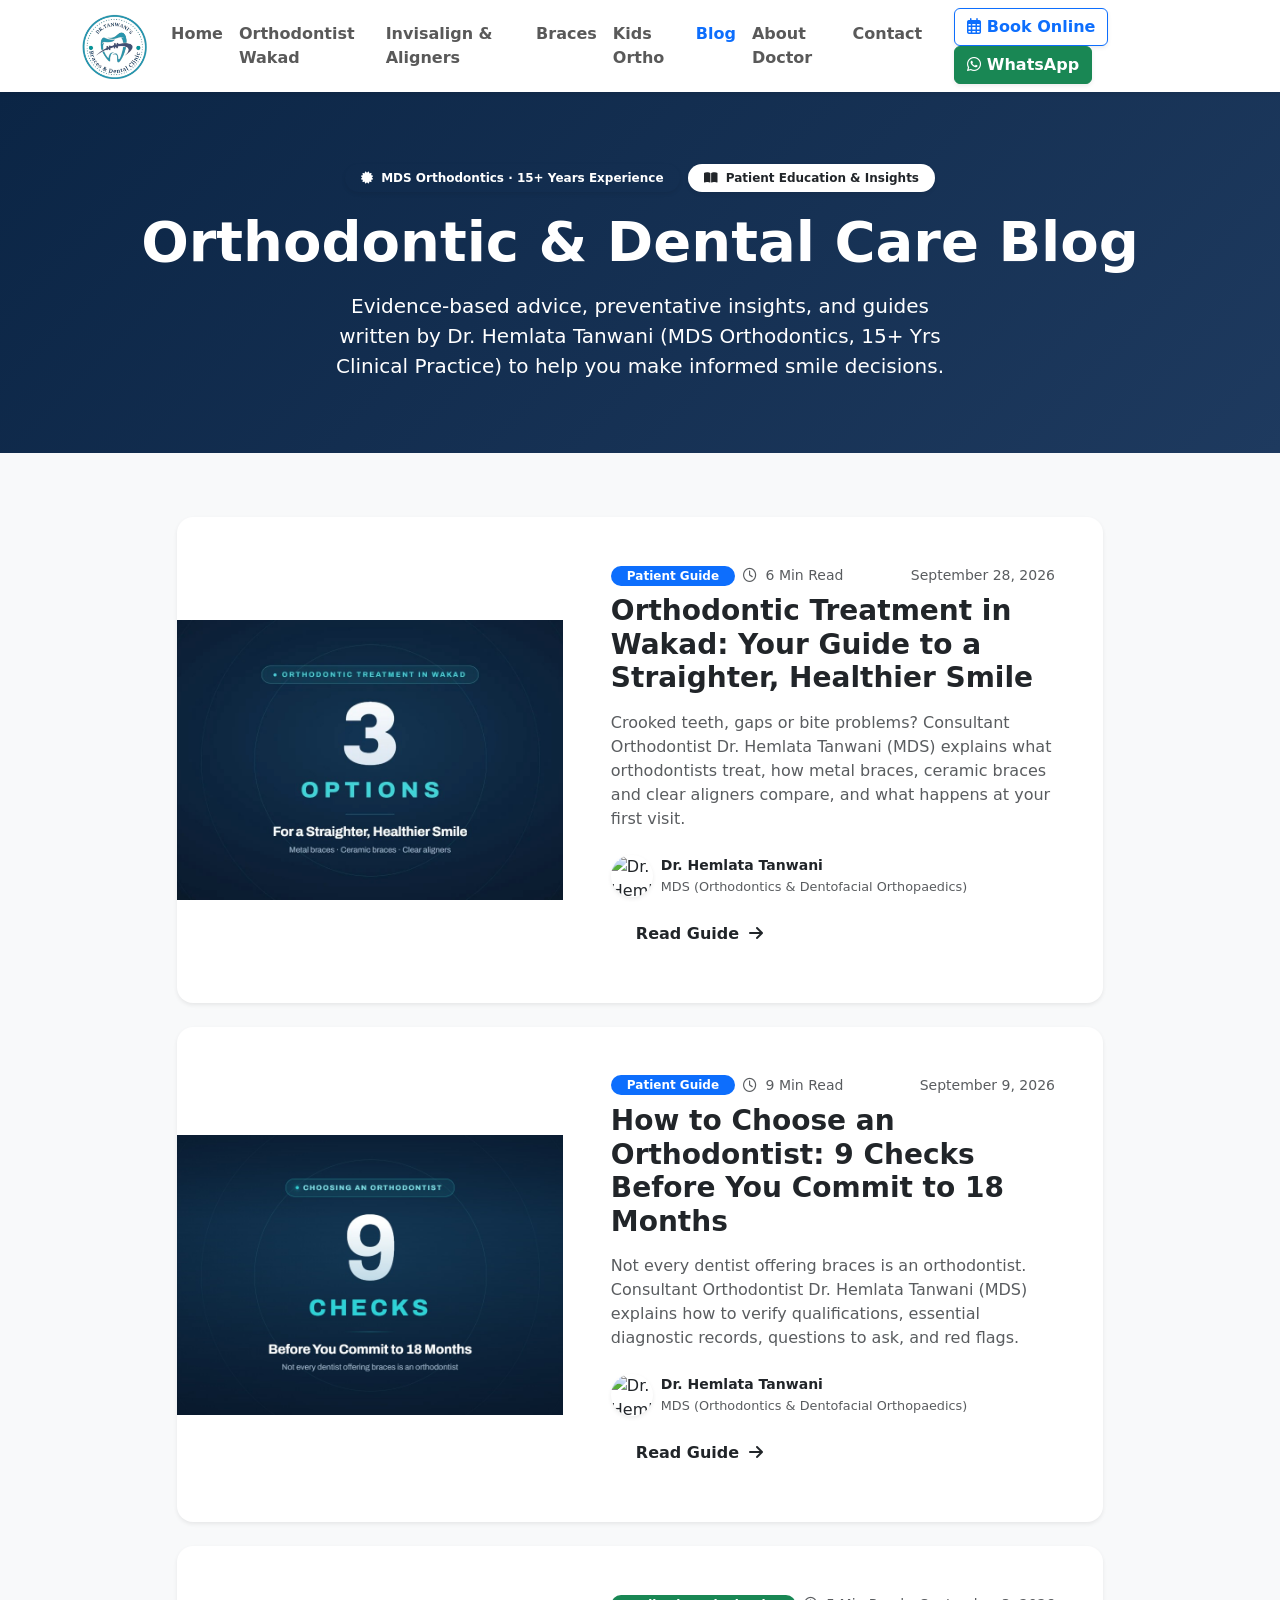
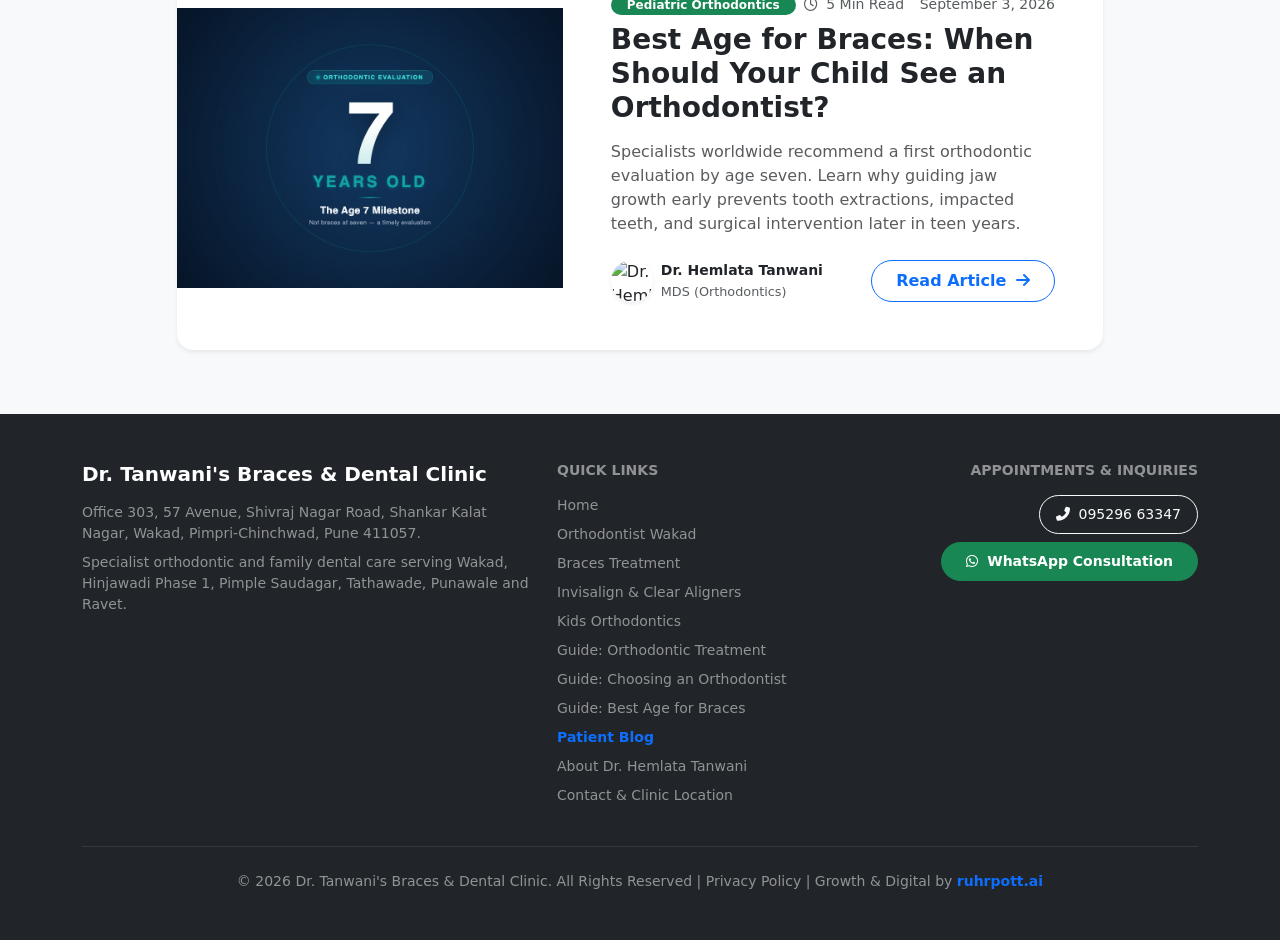
==== blog/index.html @ b3c21f5e "SEO and brand consistency pass across the site Brand consistency: - Unifies the footer across all 11" ====
<!DOCTYPE html>
<html lang="en">
<head>
    <meta charset="UTF-8">
    <meta name="viewport" content="width=device-width, initial-scale=1.0">
    <title>Orthodontic &amp; Dental Blog | Dr. Tanwani, Wakad</title>
    <meta name="description" content="Evidence-based orthodontic guides from Dr. Hemlata Tanwani (MDS), specialist orthodontist in Wakad, Pune.">
    <meta name="keywords" content="Orthodontist blog Pune, kids braces Wakad blog, dental clinic guides Wakad, Dr Hemlata Tanwani articles">
    <link rel="canonical" href="https://drtanwanidentalwakad.com/blog/" />

    <!-- Open Graph -->
    <meta property="og:type" content="website" />
    <meta property="og:title" content="Orthodontic & Dental Care Blog | Dr. Tanwani Clinic Wakad" />
    <meta property="og:description" content="Read expert orthodontic and dental health guides by Dr. Hemlata Tanwani (MDS Orthodontics)." />
    <meta property="og:url" content="https://drtanwanidentalwakad.com/blog/" />
    <meta property="og:image" content="https://drtanwanidentalwakad.com/images/best-age-for-braces-cover.jpg" />

    <!-- Twitter Card -->
    <meta name="twitter:card" content="summary_large_image" />
    <meta name="twitter:title" content="Orthodontic &amp; Dental Blog | Dr. Tanwani, Wakad" />
    <meta name="twitter:description" content="Evidence-based orthodontic guides from Dr. Hemlata Tanwani (MDS), specialist orthodontist in Wakad, Pune." />
    <meta name="twitter:image" content="https://drtanwanidentalwakad.com/images/choose-orthodontist-cover.jpg" />


    <!-- Google Fonts -->
    <link href="https://fonts.googleapis.com/css2?family=Outfit:wght@300;400;500;600;700;800&family=Inter:wght@400;500;600;700&display=swap" rel="stylesheet">
    <!-- Bootstrap CSS -->
    <link href="https://cdn.jsdelivr.net/npm/bootstrap@5.3.2/dist/css/bootstrap.min.css" rel="stylesheet">
    <!-- FontAwesome for Icons -->
    <link rel="stylesheet" href="https://cdnjs.cloudflare.com/ajax/libs/font-awesome/6.4.2/css/all.min.css">
    <link rel="icon" href="../favicon.ico" sizes="any">
    <link rel="icon" type="image/png" sizes="32x32" href="../images/favicon-32.png">
    <link rel="apple-touch-icon" href="../images/apple-touch-icon.png">
    <!-- Custom Styles -->
    <link rel="stylesheet" href="../css/style.css">

    <!-- Google tag (gtag.js) - Google Analytics 4 & Ads -->
    <script async src="https://www.googletagmanager.com/gtag/js?id=G-JWWRQ5QRRL"></script>
    <script>
      window.dataLayer = window.dataLayer || [];
      function gtag(){dataLayer.push(arguments);}
      gtag('js', new Date());

      gtag('config', 'G-JWWRQ5QRRL');
      gtag('config', 'AW-18188409181');
    </script>
    <!-- Schema.org JSON-LD Structured Data -->
    <script type="application/ld+json">
{
  "@context": "https://schema.org",
  "@graph": [
    {
      "@type": "Blog",
      "@id": "https://drtanwanidentalwakad.com/blog/#blog",
      "name": "Orthodontic & Dental Care Blog",
      "description": "Evidence-based orthodontic guides written by Dr. Hemlata Tanwani (MDS), specialist orthodontist in Wakad, Pune.",
      "url": "https://drtanwanidentalwakad.com/blog/",
      "publisher": {
        "@type": "Dentist",
        "name": "Dr. Tanwani's Braces & Dental Clinic",
        "url": "https://drtanwanidentalwakad.com/",
        "logo": {
          "@type": "ImageObject",
          "url": "https://drtanwanidentalwakad.com/images/logo.png"
        }
      },
      "author": {
        "@type": "Person",
        "name": "Dr. Hemlata Tanwani",
        "honorificSuffix": "MDS (Orthodontics & Dentofacial Orthopaedics)",
        "jobTitle": "Consultant Orthodontist & Dentofacial Orthopaedist",
        "url": "https://drtanwanidentalwakad.com/about-dr-hemlata-tanwani.html"
      }
    },
    {
      "@type": "ItemList",
      "itemListElement": [
        {
          "@type": "ListItem",
          "position": 1,
          "url": "https://drtanwanidentalwakad.com/blog/orthodontic-treatment-wakad.html"
        },
        {
          "@type": "ListItem",
          "position": 2,
          "url": "https://drtanwanidentalwakad.com/blog/how-to-choose-orthodontist-wakad.html"
        },
        {
          "@type": "ListItem",
          "position": 3,
          "url": "https://drtanwanidentalwakad.com/blog/best-age-for-braces-kids-wakad.html"
        }
      ]
    },
    {
      "@type": "BreadcrumbList",
      "itemListElement": [
        {
          "@type": "ListItem",
          "position": 1,
          "name": "Home",
          "item": "https://drtanwanidentalwakad.com/"
        },
        {
          "@type": "ListItem",
          "position": 2,
          "name": "Blog",
          "item": "https://drtanwanidentalwakad.com/blog/"
        }
      ]
    }
  ]
}
    </script>
</head>
<body>

    <!-- Navbar -->
    <nav class="navbar navbar-expand-lg sticky-top bg-white shadow-sm py-2" id="mainNavbar">
        <div class="container align-items-center">
            <a class="navbar-brand d-flex align-items-center" href="../index.html">
                <img src="../images/logo.png" alt="Dr. Tanwani's Dental Clinic Logo" class="nav-logo" style="height: 65px; width: auto; object-fit: contain;">
            </a>
            <button class="navbar-toggler border-0" type="button" data-bs-toggle="collapse" data-bs-target="#navContent" aria-label="Toggle navigation">
                <span class="navbar-toggler-icon"></span>
            </button>
            <div class="collapse navbar-collapse" id="navContent">
                <ul class="navbar-nav ms-auto me-lg-4 mb-3 mb-lg-0">
                    <li class="nav-item"><a class="nav-link fw-semibold" href="../index.html">Home</a></li>
                    <li class="nav-item"><a class="nav-link fw-semibold" href="../orthodontist-wakad.html">Orthodontist Wakad</a></li>
                    <li class="nav-item"><a class="nav-link fw-semibold" href="../invisalign-wakad.html">Invisalign & Aligners</a></li>
                    <li class="nav-item"><a class="nav-link fw-semibold" href="../braces-wakad.html">Braces</a></li>
                    <li class="nav-item"><a class="nav-link fw-semibold" href="../kids-braces-wakad.html">Kids Ortho</a></li>
                    <li class="nav-item"><a class="nav-link active fw-bold text-primary" href="index.html">Blog</a></li>
                    <li class="nav-item"><a class="nav-link fw-semibold" href="../about-dr-hemlata-tanwani.html">About Doctor</a></li>
                    <li class="nav-item"><a class="nav-link fw-semibold" href="../contact.html">Contact</a></li>
                </ul>
                <div class="navbar-cta-group">
                    <a href="https://calendar.app.google/6RNPPZvzEvNgRtZr6" target="_blank" class="btn btn-outline-primary fw-semibold shadow-sm">
                        <i class="far fa-calendar-alt"></i> Book Online
                    </a>
                    <a href="https://wa.me/919529663347?text=Hi%20Dr.%20Tanwani,%20I'd%20like%20to%20book%20a%20consultation." target="_blank" class="btn btn-success fw-semibold shadow-sm">
                        <i class="fab fa-whatsapp fs-6"></i> WhatsApp
                    </a>
                </div>
            </div>
        </div>
    </nav>

    <!-- Header / Hero -->
    <header class="py-5 text-white" style="background: linear-gradient(135deg, #0b2545 0%, #1e3a5f 100%);">
        <div class="container py-4 text-center">
            <div class="d-flex justify-content-center gap-2 mb-3 flex-wrap">
                <span class="badge bg-primary-accent text-white px-3 py-2 rounded-pill fw-bold shadow-sm">
                    <i class="fas fa-certificate me-1"></i> MDS Orthodontics · 15+ Years Experience
                </span>
                <span class="badge bg-white text-dark px-3 py-2 rounded-pill fw-bold shadow-sm">
                    <i class="fas fa-book-open me-1"></i> Patient Education & Insights
                </span>
            </div>
            <h1 class="display-4 fw-bold mb-3">Orthodontic & Dental Care Blog</h1>
            <p class="lead opacity-90 max-w-700 mx-auto mb-0" style="max-width: 650px;">
                Evidence-based advice, preventative insights, and guides written by <strong>Dr. Hemlata Tanwani (MDS Orthodontics, 15+ Yrs Clinical Practice)</strong> to help you make informed smile decisions.
            </p>
        </div>
    </header>

    <!-- Articles Grid -->
    <main class="py-5 bg-light">
        <div class="container py-3">
            <div class="row g-4 justify-content-center">
                
                <!-- Article 1: Orthodontic Treatment Guide (New) -->
                <div class="col-lg-10">
                    <div class="card border-0 rounded-4 shadow-sm overflow-hidden bg-white hover-lift">
                        <div class="row g-0 align-items-center">
                            <div class="col-md-5">
                                <a href="orthodontic-treatment-wakad.html">
                                    <img src="../images/orthodontic-treatment-cover.jpg" alt="Orthodontic Treatment in Wakad - Dr. Tanwani Clinic" class="img-fluid w-100 h-100 object-fit-cover" style="min-height: 280px; max-height: 360px;" fetchpriority="high">
                                </a>
                            </div>
                            <div class="col-md-7 p-4 p-lg-5">
                                <div class="d-flex flex-wrap align-items-center gap-2 mb-2">
                                    <span class="badge bg-primary px-3 py-1 rounded-pill small fw-bold">Patient Guide</span>
                                    <span class="text-muted small"><i class="far fa-clock me-1"></i> 6 Min Read</span>
                                    <span class="text-muted small ms-auto">September 28, 2026</span>
                                </div>
                                <h3 class="fw-bold text-dark mb-3">
                                    <a href="orthodontic-treatment-wakad.html" class="text-decoration-none text-dark hover-accent">
                                        Orthodontic Treatment in Wakad: Your Guide to a Straighter, Healthier Smile
                                    </a>
                                </h3>
                                <p class="text-muted mb-4">
                                    Crooked teeth, gaps or bite problems? Consultant Orthodontist Dr. Hemlata Tanwani (MDS) explains what orthodontists treat, how metal braces, ceramic braces and clear aligners compare, and what happens at your first visit.
                                </p>
                                <div class="d-flex align-items-center justify-content-between flex-wrap gap-3">
                                    <div class="d-flex align-items-center gap-2">
                                        <img loading="lazy" decoding="async" src="../images/aboutdrimage.JPG" alt="Dr. Hemlata Tanwani" class="rounded-circle shadow-sm" style="width: 42px; height: 42px; object-fit: cover;">
                                        <div class="small">
                                            <span class="fw-bold text-dark d-block">Dr. Hemlata Tanwani</span>
                                            <span class="text-muted" style="font-size: 0.8rem;">MDS (Orthodontics &amp; Dentofacial Orthopaedics)</span>
                                        </div>
                                    </div>
                                    <a href="orthodontic-treatment-wakad.html" class="btn btn-primary-gradient rounded-pill px-4 py-2 fw-semibold">
                                        Read Guide <i class="fas fa-arrow-right ms-1"></i>
                                    </a>
                                </div>
                            </div>
                        </div>
                    </div>
                </div>

                <!-- Article 2: How to Choose an Orthodontist -->
                <div class="col-lg-10">
                    <div class="card border-0 rounded-4 shadow-sm overflow-hidden bg-white hover-lift">
                        <div class="row g-0 align-items-center">
                            <div class="col-md-5">
                                <a href="how-to-choose-orthodontist-wakad.html">
                                    <img loading="lazy" decoding="async" src="../images/choose-orthodontist-cover.jpg" alt="How to Choose an Orthodontist - Dr. Tanwani Clinic Wakad" class="img-fluid w-100 h-100 object-fit-cover" style="min-height: 280px; max-height: 360px;" fetchpriority="high">
                                </a>
                            </div>
                            <div class="col-md-7 p-4 p-lg-5">
                                <div class="d-flex flex-wrap align-items-center gap-2 mb-2">
                                    <span class="badge bg-primary px-3 py-1 rounded-pill small fw-bold">Patient Guide</span>
                                    <span class="text-muted small"><i class="far fa-clock me-1"></i> 9 Min Read</span>
                                    <span class="text-muted small ms-auto">September 9, 2026</span>
                                </div>
                                <h3 class="fw-bold text-dark mb-3">
                                    <a href="how-to-choose-orthodontist-wakad.html" class="text-decoration-none text-dark hover-accent">
                                        How to Choose an Orthodontist: 9 Checks Before You Commit to 18 Months
                                    </a>
                                </h3>
                                <p class="text-muted mb-4">
                                    Not every dentist offering braces is an orthodontist. Consultant Orthodontist Dr. Hemlata Tanwani (MDS) explains how to verify qualifications, essential diagnostic records, questions to ask, and red flags.
                                </p>
                                <div class="d-flex align-items-center justify-content-between flex-wrap gap-3">
                                    <div class="d-flex align-items-center gap-2">
                                        <img loading="lazy" decoding="async" src="../images/aboutdrimage.JPG" alt="Dr. Hemlata Tanwani" class="rounded-circle shadow-sm" style="width: 42px; height: 42px; object-fit: cover;">
                                        <div class="small">
                                            <span class="fw-bold text-dark d-block">Dr. Hemlata Tanwani</span>
                                            <span class="text-muted" style="font-size: 0.8rem;">MDS (Orthodontics & Dentofacial Orthopaedics)</span>
                                        </div>
                                    </div>
                                    <a href="how-to-choose-orthodontist-wakad.html" class="btn btn-primary-gradient rounded-pill px-4 py-2 fw-semibold">
                                        Read Guide <i class="fas fa-arrow-right ms-1"></i>
                                    </a>
                                </div>
                            </div>
                        </div>
                    </div>
                </div>

                <!-- Article 3: Best Age for Braces -->
                <div class="col-lg-10">
                    <div class="card border-0 rounded-4 shadow-sm overflow-hidden bg-white hover-lift">
                        <div class="row g-0 align-items-center">
                            <div class="col-md-5">
                                <a href="best-age-for-braces-kids-wakad.html">
                                    <img loading="lazy" decoding="async" src="../images/best-age-for-braces-cover.jpg" alt="Best Age for Braces - Dr. Tanwani Clinic Wakad" class="img-fluid w-100 h-100 object-fit-cover" style="min-height: 280px; max-height: 360px;">
                                </a>
                            </div>
                            <div class="col-md-7 p-4 p-lg-5">
                                <div class="d-flex flex-wrap align-items-center gap-2 mb-2">
                                    <span class="badge bg-success px-3 py-1 rounded-pill small fw-bold">Pediatric Orthodontics</span>
                                    <span class="text-muted small"><i class="far fa-clock me-1"></i> 5 Min Read</span>
                                    <span class="text-muted small ms-auto">September 3, 2026</span>
                                </div>
                                <h3 class="fw-bold text-dark mb-3">
                                    <a href="best-age-for-braces-kids-wakad.html" class="text-decoration-none text-dark hover-accent">
                                        Best Age for Braces: When Should Your Child See an Orthodontist?
                                    </a>
                                </h3>
                                <p class="text-muted mb-4">
                                    Specialists worldwide recommend a first orthodontic evaluation by age seven. Learn why guiding jaw growth early prevents tooth extractions, impacted teeth, and surgical intervention later in teen years.
                                </p>
                                <div class="d-flex align-items-center justify-content-between flex-wrap gap-3">
                                    <div class="d-flex align-items-center gap-2">
                                        <img loading="lazy" decoding="async" src="../images/aboutdrimage.JPG" alt="Dr. Hemlata Tanwani" class="rounded-circle shadow-sm" style="width: 42px; height: 42px; object-fit: cover;">
                                        <div class="small">
                                            <span class="fw-bold text-dark d-block">Dr. Hemlata Tanwani</span>
                                            <span class="text-muted" style="font-size: 0.8rem;">MDS (Orthodontics)</span>
                                        </div>
                                    </div>
                                    <a href="best-age-for-braces-kids-wakad.html" class="btn btn-outline-primary rounded-pill px-4 py-2 fw-semibold">
                                        Read Article <i class="fas fa-arrow-right ms-1"></i>
                                    </a>
                                </div>
                            </div>
                        </div>
                    </div>
                </div>

            </div>
        </div>
    </main>

    <!-- Footer -->
    <footer class="bg-dark text-white py-5">
        <div class="container">
            <div class="row g-4">
                <div class="col-lg-5">
                    <h5 class="fw-bold mb-3">Dr. Tanwani's Braces &amp; Dental Clinic</h5>
                    <p class="text-white-50 small mb-2">Office 303, 57 Avenue, Shivraj Nagar Road, Shankar Kalat Nagar, Wakad, Pimpri-Chinchwad, Pune 411057.</p>
                    <p class="text-white-50 small">Specialist orthodontic and family dental care serving Wakad, Hinjawadi Phase 1, Pimple Saudagar, Tathawade, Punawale and Ravet.</p>
                </div>
                <div class="col-lg-3">
                    <h6 class="fw-bold text-uppercase text-white-50 small mb-3">Quick Links</h6>
                    <ul class="list-unstyled small d-grid gap-2">
                        <li><a href="../index.html" class="text-white-50 text-decoration-none hover-white">Home</a></li>
                        <li><a href="../orthodontist-wakad.html" class="text-white-50 text-decoration-none hover-white">Orthodontist Wakad</a></li>
                        <li><a href="../braces-wakad.html" class="text-white-50 text-decoration-none hover-white">Braces Treatment</a></li>
                        <li><a href="../invisalign-wakad.html" class="text-white-50 text-decoration-none hover-white">Invisalign &amp; Clear Aligners</a></li>
                        <li><a href="../kids-braces-wakad.html" class="text-white-50 text-decoration-none hover-white">Kids Orthodontics</a></li>
                        <li><a href="orthodontic-treatment-wakad.html" class="text-white-50 text-decoration-none hover-white">Guide: Orthodontic Treatment</a></li>
                        <li><a href="how-to-choose-orthodontist-wakad.html" class="text-white-50 text-decoration-none hover-white">Guide: Choosing an Orthodontist</a></li>
                        <li><a href="best-age-for-braces-kids-wakad.html" class="text-white-50 text-decoration-none hover-white">Guide: Best Age for Braces</a></li>
                        <li><a href="index.html" class="text-primary-accent text-decoration-none fw-semibold">Patient Blog</a></li>
                        <li><a href="../about-dr-hemlata-tanwani.html" class="text-white-50 text-decoration-none hover-white">About Dr. Hemlata Tanwani</a></li>
                        <li><a href="../contact.html" class="text-white-50 text-decoration-none hover-white">Contact &amp; Clinic Location</a></li>
                    </ul>
                </div>
                <div class="col-lg-4 text-lg-end">
                    <h6 class="fw-bold text-uppercase text-white-50 small mb-3">Appointments &amp; Inquiries</h6>
                    <a href="tel:09529663347" class="btn btn-outline-light btn-sm rounded-pill px-3 py-2 mb-2 d-inline-block">
                        <i class="fas fa-phone-alt me-1"></i> 095296 63347
                    </a>
                    <br>
                    <a href="https://wa.me/919529663347?text=Hi%20Dr.%20Tanwani,%20I'd%20like%20to%20book%20a%20consultation." target="_blank" class="btn btn-success btn-sm rounded-pill px-4 py-2 fw-bold d-inline-block">
                        <i class="fab fa-whatsapp me-1"></i> WhatsApp Consultation
                    </a>
                </div>
            </div>
            <hr class="border-secondary my-4">
            <div class="text-center text-white-50 small">
                © 2026 Dr. Tanwani's Braces &amp; Dental Clinic. All Rights Reserved | <a href="../privacy-policy.html" class="text-white-50 text-decoration-none hover-white">Privacy Policy</a> | Growth &amp; Digital by <a href="https://ruhrpott.ai" target="_blank" class="text-primary text-decoration-none fw-semibold">ruhrpott.ai</a>
            </div>
        </div>
    </footer>

    <!-- Bootstrap JS Bundle -->
    <script src="https://cdn.jsdelivr.net/npm/bootstrap@5.3.2/dist/js/bootstrap.bundle.min.js"></script>
    <!-- Clinic Analytics -->
    <script src="../js/analytics.js"></script>
</body>
</html>
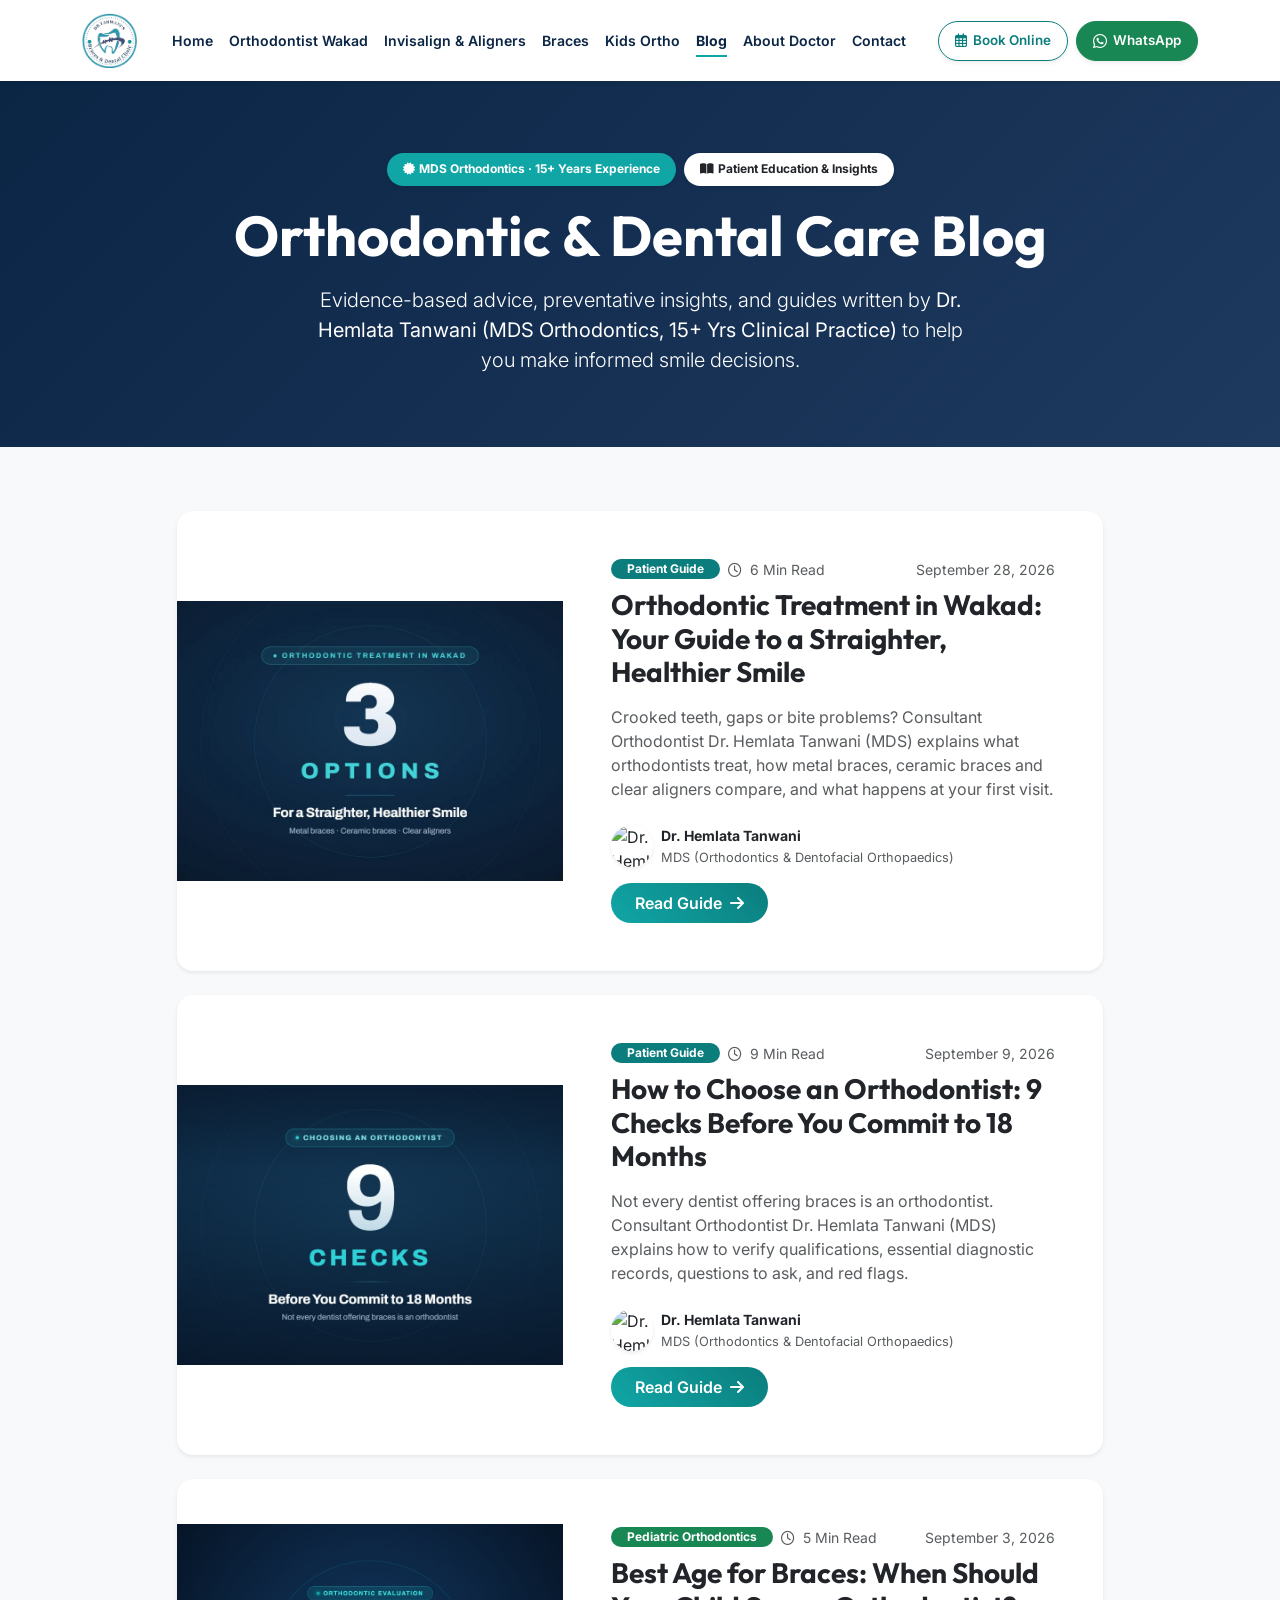
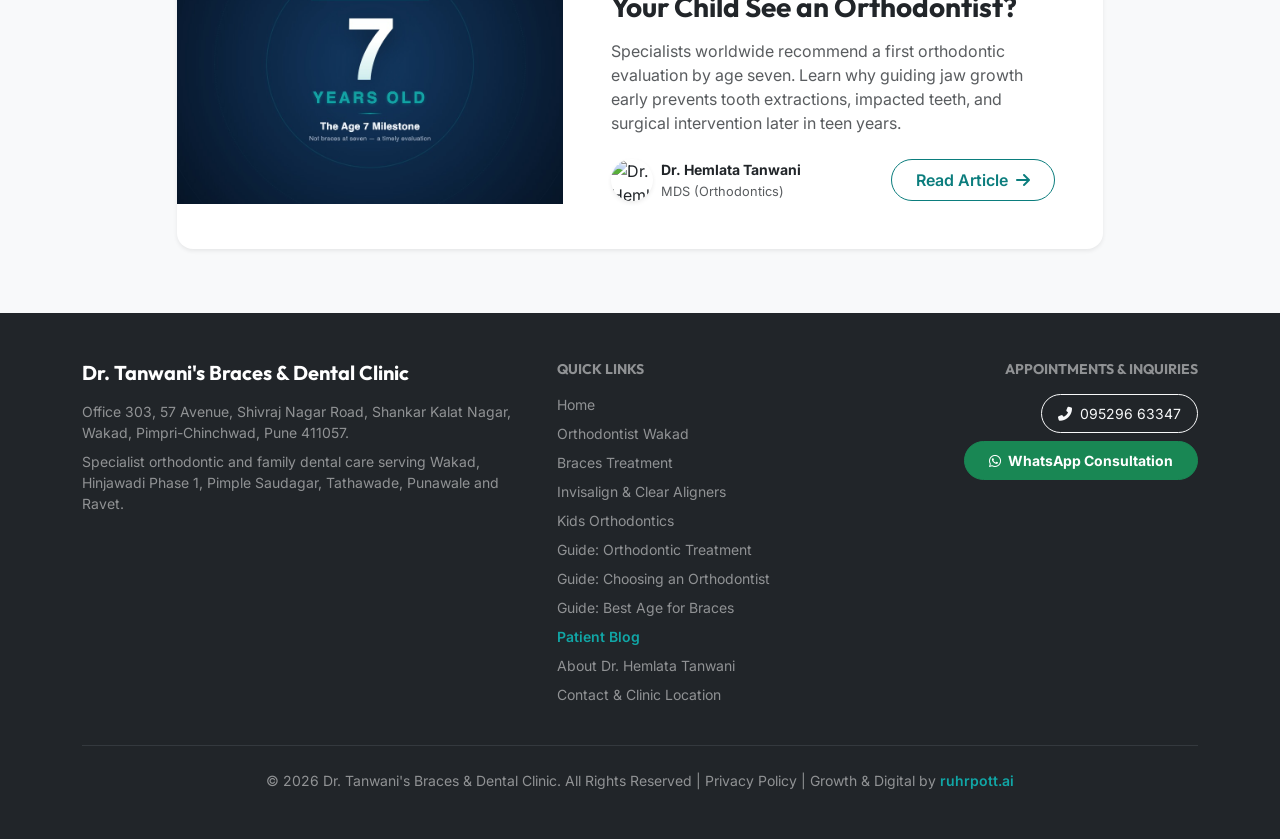
==== commit 99ac8c64: "Theme Bootstrap to brand palette, harden AOS, tune front-end polish Brand colour: - Bootstrap's --bs" ====
--- a/blog/index.html
+++ b/blog/index.html
@@ -23,6 +23,13 @@
 
 
     <!-- Google Fonts -->
+    <!-- Resource hints: start the DNS/TLS handshake for third-party
+         origins before the parser reaches the stylesheets they serve. -->
+    <link rel="preconnect" href="https://fonts.googleapis.com">
+    <link rel="preconnect" href="https://fonts.gstatic.com" crossorigin>
+    <link rel="preconnect" href="https://cdn.jsdelivr.net" crossorigin>
+    <link rel="preconnect" href="https://cdnjs.cloudflare.com" crossorigin>
+    <link rel="dns-prefetch" href="https://www.googletagmanager.com">
     <link href="https://fonts.googleapis.com/css2?family=Outfit:wght@300;400;500;600;700;800&family=Inter:wght@400;500;600;700&display=swap" rel="stylesheet">
     <!-- Bootstrap CSS -->
     <link href="https://cdn.jsdelivr.net/npm/bootstrap@5.3.2/dist/css/bootstrap.min.css" rel="stylesheet">
--- a/css/style.css
+++ b/css/style.css
@@ -0,0 +1,623 @@
+/* Custom CSS for Dr. Tanwani's Braces & Dental Clinic */
+:root {
+    --primary-color: #0b2545; /* Deep Navy */
+    --primary-accent: #11a6a6; /* Vibrant Teal */
+    --primary-accent-dark: #0b7d7d;
+    --text-color: #333333;
+    --text-muted: #6c757d;
+    --bg-light: #f8f9fa;
+    --bg-gray: #f2f5f8;
+}
+
+body {
+    font-family: 'Inter', sans-serif;
+    color: var(--text-color);
+    overflow-x: hidden;
+}
+
+html, body {
+  overflow-x: hidden;
+}
+
+h1, h2, h3, h4, h5, h6, .navbar-brand {
+    font-family: 'Outfit', sans-serif;
+}
+
+/* Utilities */
+.text-primary-accent { color: var(--primary-accent) !important; }
+.bg-primary-accent { background-color: var(--primary-accent) !important; }
+.bg-navy { background-color: var(--primary-color) !important; }
+.bg-light-gray { background-color: var(--bg-gray) !important; }
+
+.text-gradient {
+    background: linear-gradient(90deg, #11a6a6, #48d1cc);
+    -webkit-background-clip: text;
+    -webkit-text-fill-color: transparent;
+}
+
+.btn-primary-gradient {
+    background: linear-gradient(45deg, var(--primary-accent), var(--primary-accent-dark));
+    color: white;
+    border: none;
+    transition: all 0.3s ease;
+}
+
+.btn-primary-gradient:hover {
+    background: linear-gradient(45deg, var(--primary-accent-dark), var(--primary-accent));
+    color: white;
+    transform: translateY(-2px);
+    box-shadow: 0 5px 15px rgba(17, 166, 166, 0.4);
+}
+
+.hover-accent:hover { color: var(--primary-accent) !important; }
+.hover-white:hover { color: #ffffff !important; opacity: 1; }
+
+.section-padding { padding: 60px 0; }
+.tracking-wide { letter-spacing: 2px; }
+.opacity-75 { opacity: 0.75; }
+
+/* Topbar */
+.topbar {
+    background-color: var(--primary-color);
+    color: #cbd5e1;
+    font-size: 0.85rem;
+}
+
+/* Navbar */
+.navbar {
+    background-color: rgba(255, 255, 255, 0.98);
+    backdrop-filter: blur(10px);
+    transition: all 0.3s ease;
+    padding-top: 8px !important;
+    padding-bottom: 8px !important;
+}
+
+.nav-logo {
+    height: 55px !important;
+    max-height: 55px;
+    width: auto;
+    object-fit: contain;
+    transition: 0.3s;
+}
+
+.navbar.scrolled {
+    background-color: rgba(255, 255, 255, 1);
+    padding-top: 5px !important;
+    padding-bottom: 5px !important;
+    box-shadow: 0 4px 20px rgba(0,0,0,0.08) !important;
+}
+
+.navbar.scrolled .nav-logo {
+    height: 48px !important;
+}
+
+.navbar .navbar-collapse {
+    align-items: center;
+}
+
+.navbar-nav {
+    align-items: center;
+    margin-bottom: 0 !important;
+}
+
+.nav-link {
+    font-weight: 500;
+    font-size: 0.88rem;
+    color: var(--primary-color) !important;
+    padding: 6px 8px !important;
+    position: relative;
+    white-space: nowrap !important;
+    transition: 0.3s;
+    display: inline-block;
+}
+
+.nav-link::after {
+    content: '';
+    position: absolute;
+    width: 0;
+    height: 2px;
+    background: var(--primary-accent);
+    bottom: 0px;
+    left: 8px;
+    transition: 0.3s;
+}
+
+.nav-link:hover::after, .nav-link.active::after {
+    width: calc(100% - 16px);
+}
+
+/* Navbar CTA Group */
+.navbar-cta-group {
+    display: flex;
+    align-items: center;
+    gap: 8px;
+    flex-shrink: 0;
+    flex-wrap: nowrap;
+}
+
+.navbar-cta-group .btn {
+    white-space: nowrap !important;
+    flex-shrink: 0 !important;
+    font-size: 0.84rem !important;
+    padding: 8px 16px !important;
+    display: inline-flex !important;
+    align-items: center !important;
+    justify-content: center !important;
+    gap: 6px !important;
+    line-height: 1 !important;
+    height: 40px !important;
+    border-radius: 50px !important;
+}
+
+/* Doctor Credential Badge */
+.hero-badge,
+.hero-section .badge,
+header .badge {
+    white-space: normal !important;
+    display: inline-flex !important;
+    align-items: center !important;
+    text-align: left;
+    max-width: 100%;
+    line-height: 1.4;
+    word-break: normal;
+}
+
+.phone-link {
+    text-decoration: none;
+}
+
+.icon-pulse {
+    width: 40px;
+    height: 40px;
+    border-radius: 50%;
+    background-color: rgba(17, 166, 166, 0.1);
+    color: var(--primary-accent);
+    display: flex;
+    align-items: center;
+    justify-content: center;
+    position: relative;
+}
+
+.icon-pulse::before {
+    content: '';
+    position: absolute;
+    width: 100%;
+    height: 100%;
+    border-radius: 50%;
+    background-color: var(--primary-accent);
+    opacity: 0.2;
+    animation: ping 1.5s cubic-bezier(0, 0, 0.2, 1) infinite;
+}
+
+@keyframes ping {
+    75%, 100% {
+        transform: scale(1.5);
+        opacity: 0;
+    }
+}
+
+/* Hero Section */
+.hero-section {
+    position: relative;
+    height: 100vh;
+    min-height: 600px;
+}
+
+.hero-bg {
+    position: absolute;
+    top: 0;
+    left: 0;
+    width: 100%;
+    height: 100%;
+    background-size: cover;
+    background-position: center;
+}
+
+.hero-overlay {
+    position: absolute;
+    top: 0;
+    left: 0;
+    width: 100%;
+    height: 100%;
+    background: linear-gradient(to right, rgba(11, 37, 69, 0.95) 0%, rgba(11, 37, 69, 0.7) 40%, rgba(11, 37, 69, 0.1) 100%);
+}
+
+.scroll-indicator {
+    position: absolute;
+    bottom: 30px;
+    left: 50%;
+    transform: translateX(-50%);
+    z-index: 10;
+}
+
+.animate-bounce {
+    animation: bounce 2s infinite;
+}
+
+@keyframes bounce {
+    0%, 20%, 50%, 80%, 100% { transform: translateY(0); }
+    40% { transform: translateY(-20px); }
+    60% { transform: translateY(-10px); }
+}
+
+/* Stats */
+.stats-section {
+    margin-top: -60px;
+}
+
+.stat-box {
+    transition: 0.3s;
+}
+
+.stat-box:hover {
+    background-color: rgba(17, 166, 166, 0.05);
+    transform: translateY(-5px);
+}
+
+/* About Section */
+.about-image-wrapper {
+    padding: 20px 20px 0 0;
+}
+
+.portrait-img {
+    height: 500px;
+}
+
+.experience-card {
+    bottom: -20px;
+    right: -20px;
+    z-index: 2;
+}
+
+/* Phone Glow */
+.glow-icon {
+    box-shadow: 0 0 15px rgba(17,166,166,0.5);
+    transition: 0.3s;
+}
+.signature-phone:hover .glow-icon {
+    box-shadow: 0 0 25px rgba(17,166,166,0.8);
+    transform: scale(1.05);
+}
+
+/* Why Us Section */
+.backdrop-blur {
+    backdrop-filter: blur(10px);
+    -webkit-backdrop-filter: blur(10px);
+}
+.why-card {
+    transition: 0.3s;
+}
+.why-card:hover {
+    background-color: rgba(255,255,255,0.15) !important;
+    transform: translateY(-5px);
+}
+
+/* Services */
+.heading-line {
+    width: 60px;
+    height: 4px;
+    background-color: var(--primary-accent);
+    border-radius: 2px;
+}
+
+.service-card {
+    transition: all 0.3s ease;
+    border: 1px solid rgba(0,0,0,0.05);
+    cursor: pointer;
+}
+
+.service-card:hover {
+    transform: translateY(-10px);
+    box-shadow: 0 15px 30px rgba(0,0,0,0.1) !important;
+    border-color: rgba(17, 166, 166, 0.2);
+}
+
+.service-icon {
+    width: 80px;
+    height: 80px;
+    transition: 0.3s;
+}
+
+.service-card:hover .service-icon {
+    background-color: var(--primary-accent) !important;
+}
+
+.service-card:hover .service-icon i {
+    color: white !important;
+}
+
+.alert-soft-primary {
+    background-color: rgba(17, 166, 166, 0.1);
+    color: var(--primary-color);
+}
+
+/* Gallery */
+.gallery-item {
+    cursor: pointer;
+}
+
+.gallery-img {
+    transition: transform 0.6s ease;
+}
+
+.gallery-overlay {
+    position: absolute;
+    top: 0;
+    left: 0;
+    width: 100%;
+    height: 100%;
+    background: rgba(11, 37, 69, 0.85);
+    opacity: 0;
+    transition: 0.4s ease;
+}
+
+.gallery-item:hover .gallery-img {
+    transform: scale(1.1);
+}
+
+.gallery-item:hover .gallery-overlay {
+    opacity: 1;
+}
+
+.gallery-overlay h4, .gallery-overlay h5 {
+    transform: translateY(20px);
+    transition: 0.4s;
+    text-align: center;
+}
+
+.gallery-item:hover .gallery-overlay h4,
+.gallery-item:hover .gallery-overlay h5 {
+    transform: translateY(0);
+}
+
+/* Testimonials */
+.testimonial-card {
+    transition: 0.3s;
+}
+.testimonial-card:hover {
+    transform: translateY(-5px);
+    box-shadow: 0 10px 30px rgba(0,0,0,0.08) !important;
+}
+
+/* Contact Details */
+.map-container iframe {
+    height: 100%;
+    min-height: 400px;
+}
+.icon-box {
+    width: 50px;
+    height: 50px;
+}
+
+/* Footer Links */
+.footer .social-link:hover {
+    background-color: var(--primary-accent) !important;
+    transform: translateY(-3px);
+}
+.footer-links a {
+    transition: 0.3s;
+    background-color: transparent;
+}
+
+.footer-links a:hover {
+    color: var(--primary-accent) !important;
+    padding-left: 5px !important;
+    background-color: transparent !important;
+}
+
+/* Responsive Overrides */
+@media (min-width: 992px) and (max-width: 1260px) {
+    .nav-link {
+        font-size: 0.82rem !important;
+        padding: 6px 6px !important;
+    }
+    .navbar-cta-group .btn {
+        font-size: 0.76rem !important;
+        padding: 6px 10px !important;
+        height: 34px !important;
+    }
+    .nav-logo {
+        height: 46px !important;
+    }
+}
+
+@media (max-width: 991px) {
+    .experience-card {
+        right: 10px;
+        bottom: 10px;
+    }
+    
+    .hero-section {
+        height: auto;
+        padding-top: 110px !important;
+        padding-bottom: 70px !important;
+    }
+    
+    .stats-section {
+        margin-top: 20px;
+    }
+
+    .navbar-cta-group {
+        width: 100%;
+        justify-content: center;
+        flex-direction: column;
+        gap: 10px;
+    }
+    .navbar-cta-group .btn {
+        width: 100% !important;
+        height: 42px !important;
+    }
+}
+
+@media (max-width: 576px) {
+    .hero-section {
+        padding-top: 95px !important;
+        padding-bottom: 50px !important;
+    }
+
+    .hero-badge,
+    .hero-section .badge,
+    header .badge {
+        font-size: 0.75rem !important;
+        padding: 6px 12px !important;
+        border-radius: 25px !important;
+        white-space: normal !important;
+        max-width: 100% !important;
+        line-height: 1.35 !important;
+        display: inline-flex !important;
+        align-items: center !important;
+        text-align: left !important;
+    }
+
+    .hero-badge i,
+    .hero-section .badge i,
+    header .badge i {
+        font-size: 0.85rem !important;
+        margin-right: 6px !important;
+        flex-shrink: 0;
+    }
+
+    .hero-headline {
+        font-size: 2.15rem !important;
+        line-height: 1.22 !important;
+        margin-bottom: 16px !important;
+    }
+}
+
+/* Floating WhatsApp Widget */
+.floating-whatsapp-btn {
+    position: fixed;
+    bottom: 24px;
+    right: 24px;
+    z-index: 9999;
+    background: #25D366;
+    color: #ffffff !important;
+    padding: 12px 20px;
+    border-radius: 50px;
+    box-shadow: 0 8px 25px rgba(37, 211, 102, 0.45);
+    display: inline-flex;
+    align-items: center;
+    gap: 10px;
+    font-weight: 700;
+    font-size: 0.92rem;
+    text-decoration: none !important;
+    transition: all 0.3s cubic-bezier(0.175, 0.885, 0.32, 1.275);
+    animation: floatPulse 3s infinite ease-in-out;
+}
+
+.floating-whatsapp-btn:hover {
+    background: #20ba59;
+    transform: translateY(-4px) scale(1.03);
+    box-shadow: 0 12px 30px rgba(37, 211, 102, 0.6);
+    color: #ffffff !important;
+}
+
+.floating-whatsapp-btn i {
+    font-size: 1.35rem;
+}
+
+@keyframes floatPulse {
+    0%, 100% {
+        transform: translateY(0);
+        box-shadow: 0 8px 25px rgba(37, 211, 102, 0.45);
+    }
+    50% {
+        transform: translateY(-5px);
+        box-shadow: 0 14px 30px rgba(37, 211, 102, 0.65);
+    }
+}
+
+@media (max-width: 576px) {
+    .floating-whatsapp-btn {
+        bottom: 16px;
+        right: 16px;
+        padding: 10px 16px;
+        font-size: 0.85rem;
+    }
+    .floating-whatsapp-btn span.d-mobile-hide {
+        display: none;
+    }
+}
+
+/* Catchment / Proximity Badges */
+.catchment-badge {
+    background: rgba(255, 255, 255, 0.95);
+    border: 1px solid rgba(17, 166, 166, 0.2);
+    border-radius: 30px;
+    padding: 6px 14px;
+    font-size: 0.82rem;
+    font-weight: 600;
+    color: #0b2545;
+    display: inline-flex;
+    align-items: center;
+    gap: 6px;
+    box-shadow: 0 2px 8px rgba(0,0,0,0.04);
+}
+.catchment-badge i {
+    color: var(--primary-accent);
+}
+
+
+/* ============================================================
+   Brand theming of Bootstrap utilities
+   ------------------------------------------------------------
+   Bootstrap ships --bs-primary as #0d6efd, which is not a brand
+   colour, so text-primary / bg-primary / border-primary rendered
+   in stock Bootstrap blue. Map them to the darker teal: it meets
+   WCAG AA both as text on white and behind white text (4.95:1).
+   The brighter --primary-accent is only 2.99:1 on white, so it is
+   reserved for dark surfaces where it passes at 5.16:1.
+   ============================================================ */
+:root {
+    --bs-primary: #0b7d7d;
+    --bs-primary-rgb: 11, 125, 125;
+    --bs-link-color: #0b7d7d;
+    --bs-link-color-rgb: 11, 125, 125;
+    --bs-link-hover-color: #0b2545;
+    --bs-link-hover-color-rgb: 11, 37, 69;
+
+    /* Radius scale: stock lg/xl are 8px/16px, a 2x jump that made
+       rounded-3 and rounded-4 read as different systems. */
+    --bs-border-radius-lg: 0.875rem;
+    --bs-border-radius-xl: 1rem;
+}
+
+/* Bootstrap compiles button variants with literal colour values, so
+   the outline button does not inherit --bs-primary and needs its own. */
+.btn-outline-primary {
+    --bs-btn-color: #0b7d7d;
+    --bs-btn-border-color: #0b7d7d;
+    --bs-btn-hover-color: #ffffff;
+    --bs-btn-hover-bg: #0b7d7d;
+    --bs-btn-hover-border-color: #0b7d7d;
+    --bs-btn-focus-shadow-rgb: 11, 125, 125;
+    --bs-btn-active-color: #ffffff;
+    --bs-btn-active-bg: #0b7d7d;
+    --bs-btn-active-border-color: #0b7d7d;
+    --bs-btn-disabled-color: #0b7d7d;
+    --bs-btn-disabled-border-color: #0b7d7d;
+}
+
+/* On dark surfaces the darker teal falls to 3.1:1, so switch to the
+   brighter accent, which reaches 5.16:1 there. */
+footer .text-primary,
+.bg-dark .text-primary,
+.bg-navy .text-primary,
+.footer .text-primary {
+    color: var(--primary-accent) !important;
+}
+
+/* Consistent vertical rhythm for major sections. */
+.section-padding { padding: 60px 0; }
+@media (max-width: 768px) {
+    .section-padding { padding: 40px 0; }
+}
+
+/* AOS failsafe: aos.css sets [data-aos]{opacity:0}, so if the AOS
+   stylesheet loads but the script does not, content stays invisible.
+   .aos-unavailable is set by the inline guard on the homepage. */
+.aos-unavailable [data-aos] {
+    opacity: 1 !important;
+    transform: none !important;
+    transition: none !important;
+}
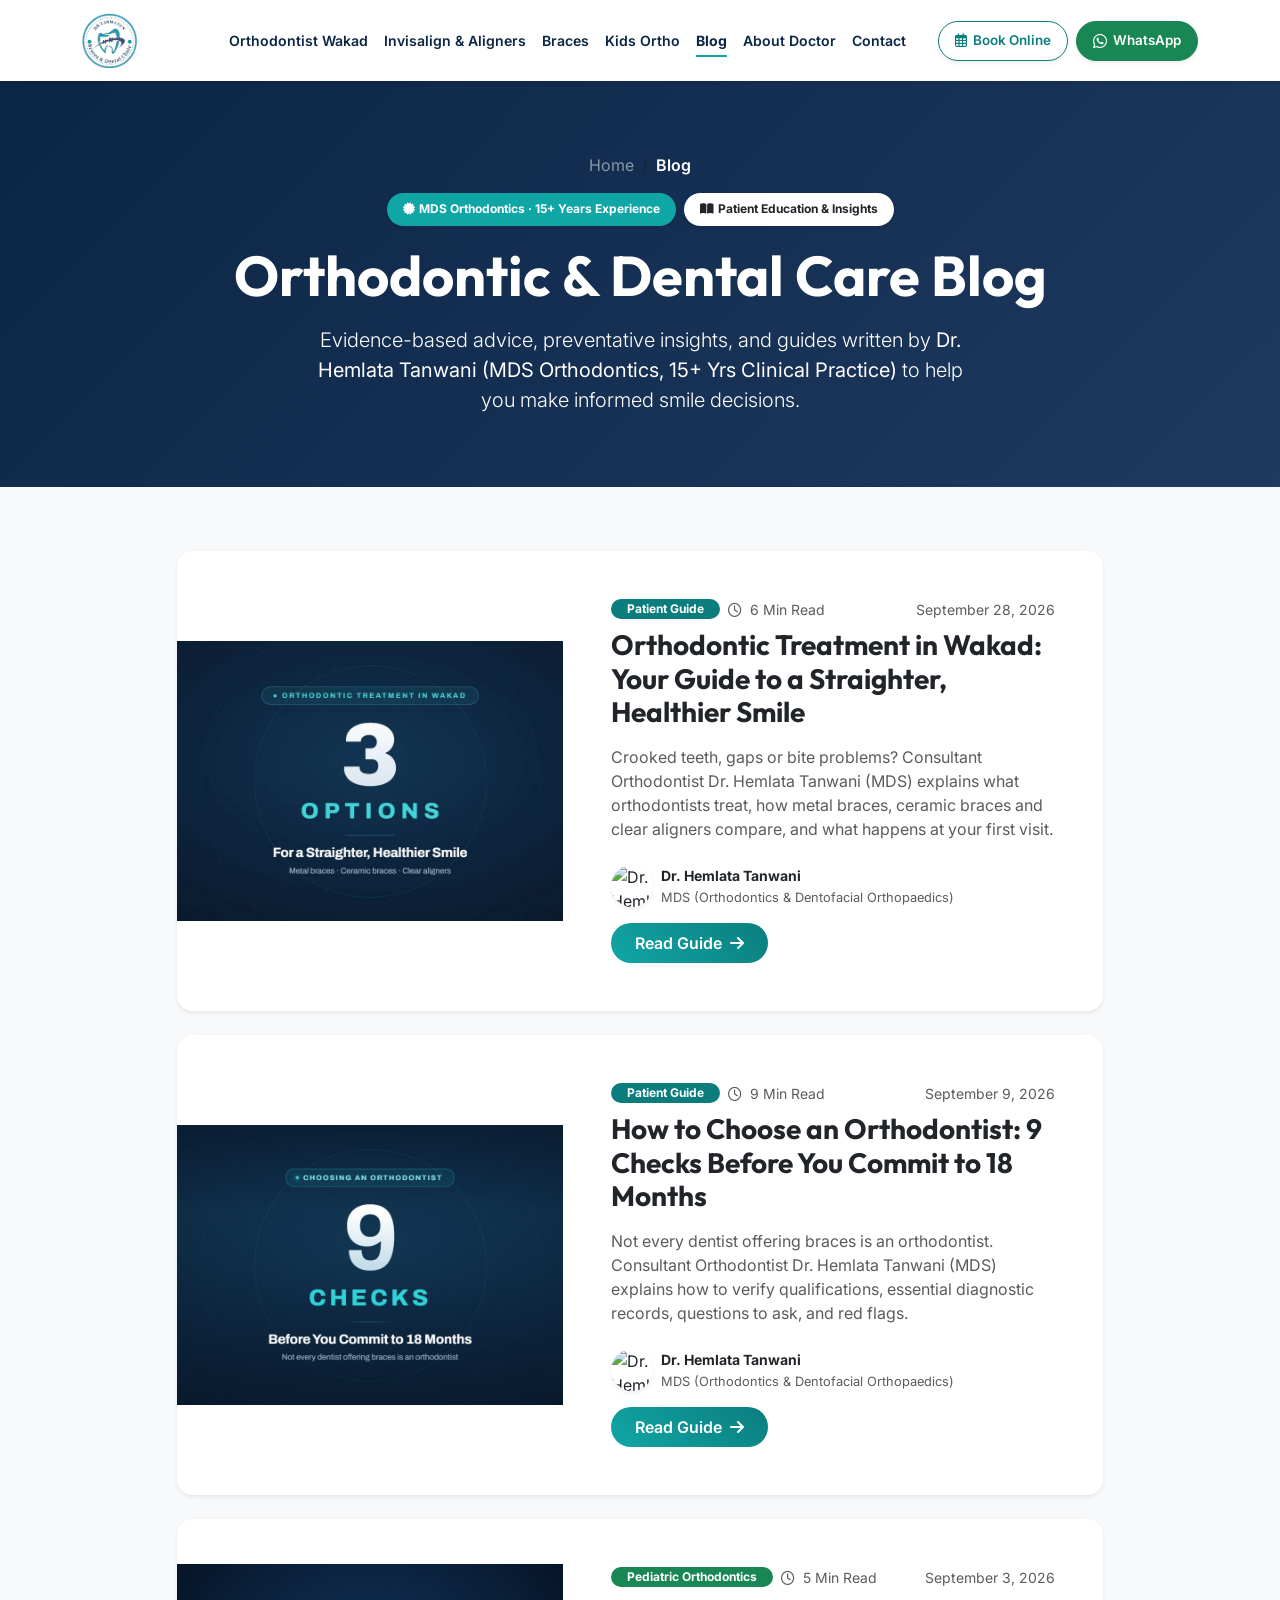
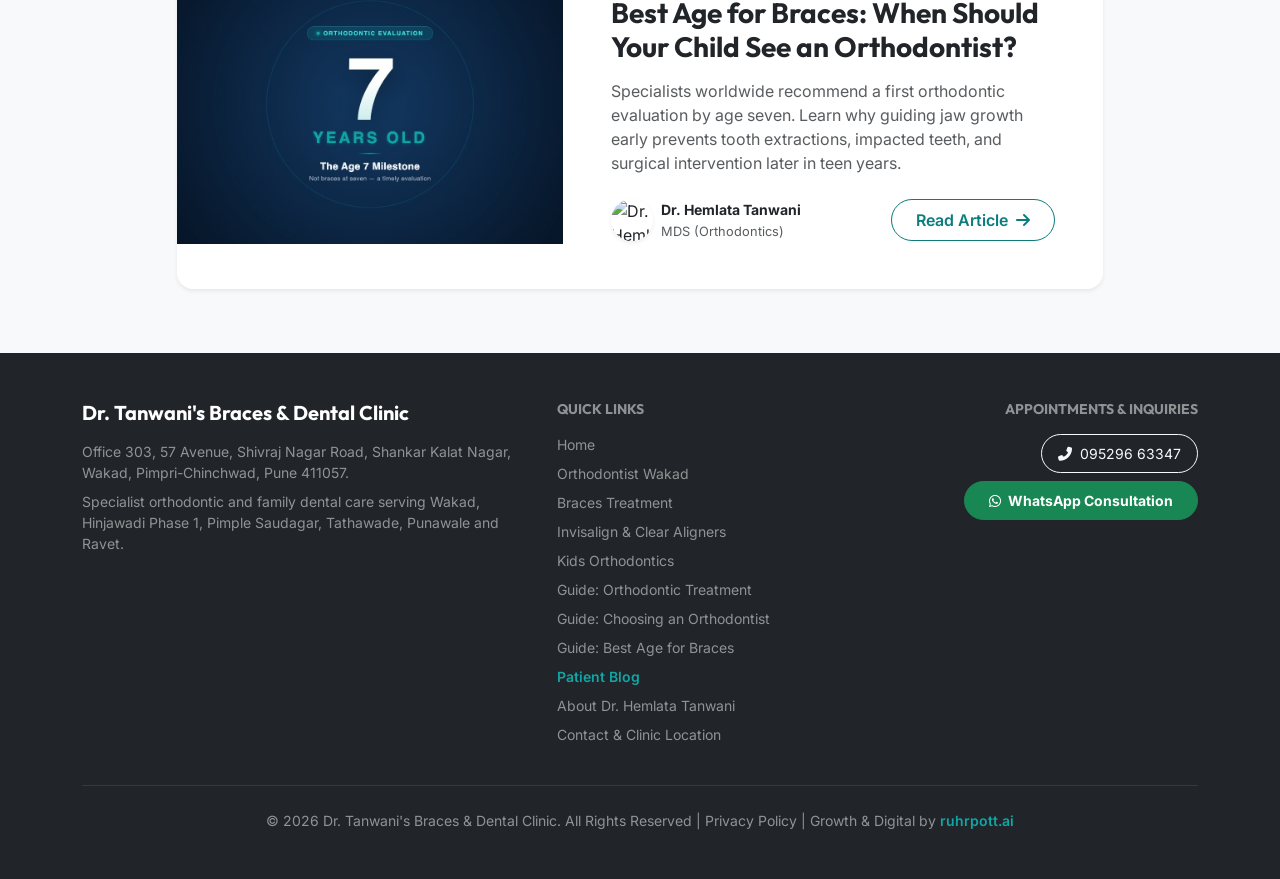
==== commit 77aeafe0: "Drop the redundant Home nav item and complete the breadcrumb trail The logo already links to the sit" ====
--- a/blog/index.html
+++ b/blog/index.html
@@ -125,7 +125,7 @@
     <!-- Navbar -->
     <nav class="navbar navbar-expand-lg sticky-top bg-white shadow-sm py-2" id="mainNavbar">
         <div class="container align-items-center">
-            <a class="navbar-brand d-flex align-items-center" href="../index.html">
+            <a class="navbar-brand d-flex align-items-center" href="/">
                 <img src="../images/logo.png" alt="Dr. Tanwani's Dental Clinic Logo" class="nav-logo" style="height: 65px; width: auto; object-fit: contain;">
             </a>
             <button class="navbar-toggler border-0" type="button" data-bs-toggle="collapse" data-bs-target="#navContent" aria-label="Toggle navigation">
@@ -133,12 +133,11 @@
             </button>
             <div class="collapse navbar-collapse" id="navContent">
                 <ul class="navbar-nav ms-auto me-lg-4 mb-3 mb-lg-0">
-                    <li class="nav-item"><a class="nav-link fw-semibold" href="../index.html">Home</a></li>
                     <li class="nav-item"><a class="nav-link fw-semibold" href="../orthodontist-wakad.html">Orthodontist Wakad</a></li>
                     <li class="nav-item"><a class="nav-link fw-semibold" href="../invisalign-wakad.html">Invisalign & Aligners</a></li>
                     <li class="nav-item"><a class="nav-link fw-semibold" href="../braces-wakad.html">Braces</a></li>
                     <li class="nav-item"><a class="nav-link fw-semibold" href="../kids-braces-wakad.html">Kids Ortho</a></li>
-                    <li class="nav-item"><a class="nav-link active fw-bold text-primary" href="index.html">Blog</a></li>
+                    <li class="nav-item"><a class="nav-link active fw-bold text-primary" href="/blog/">Blog</a></li>
                     <li class="nav-item"><a class="nav-link fw-semibold" href="../about-dr-hemlata-tanwani.html">About Doctor</a></li>
                     <li class="nav-item"><a class="nav-link fw-semibold" href="../contact.html">Contact</a></li>
                 </ul>
@@ -155,8 +154,14 @@
     </nav>
 
     <!-- Header / Hero -->
-    <header class="py-5 text-white" style="background: linear-gradient(135deg, #0b2545 0%, #1e3a5f 100%);">
+    <header class="py-5 page-hero text-white">
         <div class="container py-4 text-center">
+            <nav aria-label="breadcrumb" class="mb-3">
+                <ol class="breadcrumb mb-0 small justify-content-center">
+                    <li class="breadcrumb-item"><a href="/" class="text-decoration-none text-white-50">Home</a></li>
+                    <li class="breadcrumb-item active text-white fw-semibold" aria-current="page">Blog</li>
+                </ol>
+            </nav>
             <div class="d-flex justify-content-center gap-2 mb-3 flex-wrap">
                 <span class="badge bg-primary-accent text-white px-3 py-2 rounded-pill fw-bold shadow-sm">
                     <i class="fas fa-certificate me-1"></i> MDS Orthodontics · 15+ Years Experience
@@ -313,7 +318,7 @@
                 <div class="col-lg-3">
                     <h6 class="fw-bold text-uppercase text-white-50 small mb-3">Quick Links</h6>
                     <ul class="list-unstyled small d-grid gap-2">
-                        <li><a href="../index.html" class="text-white-50 text-decoration-none hover-white">Home</a></li>
+                        <li><a href="/" class="text-white-50 text-decoration-none hover-white">Home</a></li>
                         <li><a href="../orthodontist-wakad.html" class="text-white-50 text-decoration-none hover-white">Orthodontist Wakad</a></li>
                         <li><a href="../braces-wakad.html" class="text-white-50 text-decoration-none hover-white">Braces Treatment</a></li>
                         <li><a href="../invisalign-wakad.html" class="text-white-50 text-decoration-none hover-white">Invisalign &amp; Clear Aligners</a></li>
@@ -321,7 +326,7 @@
                         <li><a href="orthodontic-treatment-wakad.html" class="text-white-50 text-decoration-none hover-white">Guide: Orthodontic Treatment</a></li>
                         <li><a href="how-to-choose-orthodontist-wakad.html" class="text-white-50 text-decoration-none hover-white">Guide: Choosing an Orthodontist</a></li>
                         <li><a href="best-age-for-braces-kids-wakad.html" class="text-white-50 text-decoration-none hover-white">Guide: Best Age for Braces</a></li>
-                        <li><a href="index.html" class="text-primary-accent text-decoration-none fw-semibold">Patient Blog</a></li>
+                        <li><a href="/blog/" class="text-primary-accent text-decoration-none fw-semibold">Patient Blog</a></li>
                         <li><a href="../about-dr-hemlata-tanwani.html" class="text-white-50 text-decoration-none hover-white">About Dr. Hemlata Tanwani</a></li>
                         <li><a href="../contact.html" class="text-white-50 text-decoration-none hover-white">Contact &amp; Clinic Location</a></li>
                     </ul>
--- a/css/style.css
+++ b/css/style.css
@@ -406,18 +406,20 @@
 }
 
 /* Responsive Overrides */
+/* Narrow-desktop squeeze. Eased after the redundant Home item was
+   removed from the navbar: the row fits without shrinking the logo. */
 @media (min-width: 992px) and (max-width: 1260px) {
     .nav-link {
-        font-size: 0.82rem !important;
-        padding: 6px 6px !important;
+        font-size: 0.85rem !important;
+        padding: 6px 8px !important;
     }
     .navbar-cta-group .btn {
-        font-size: 0.76rem !important;
-        padding: 6px 10px !important;
-        height: 34px !important;
+        font-size: 0.8rem !important;
+        padding: 7px 12px !important;
+        height: 36px !important;
     }
     .nav-logo {
-        height: 46px !important;
+        height: 50px !important;
     }
 }
 
@@ -621,3 +623,29 @@
     transform: none !important;
     transition: none !important;
 }
+
+/* ============================================================
+   Shared page hero
+   ------------------------------------------------------------
+   Inner pages previously each declared their own inline gradient
+   (blue, slate, green, teal), so consecutive pages read as
+   different sites. One brand gradient is used everywhere instead.
+   ============================================================ */
+.page-hero {
+    background: linear-gradient(135deg, var(--primary-color) 0%, #1e3a5f 100%);
+    color: #ffffff;
+}
+
+/* Credential / value badges sitting on the hero. */
+.page-hero .hero-badge,
+.page-hero .badge {
+    font-weight: 700;
+}
+
+/* Compact hero for pages that are informational rather than
+   promotional (about, contact, policy) — same brand surface,
+   less vertical weight. */
+.page-hero--compact {
+    padding-top: 2.5rem;
+    padding-bottom: 2.5rem;
+}
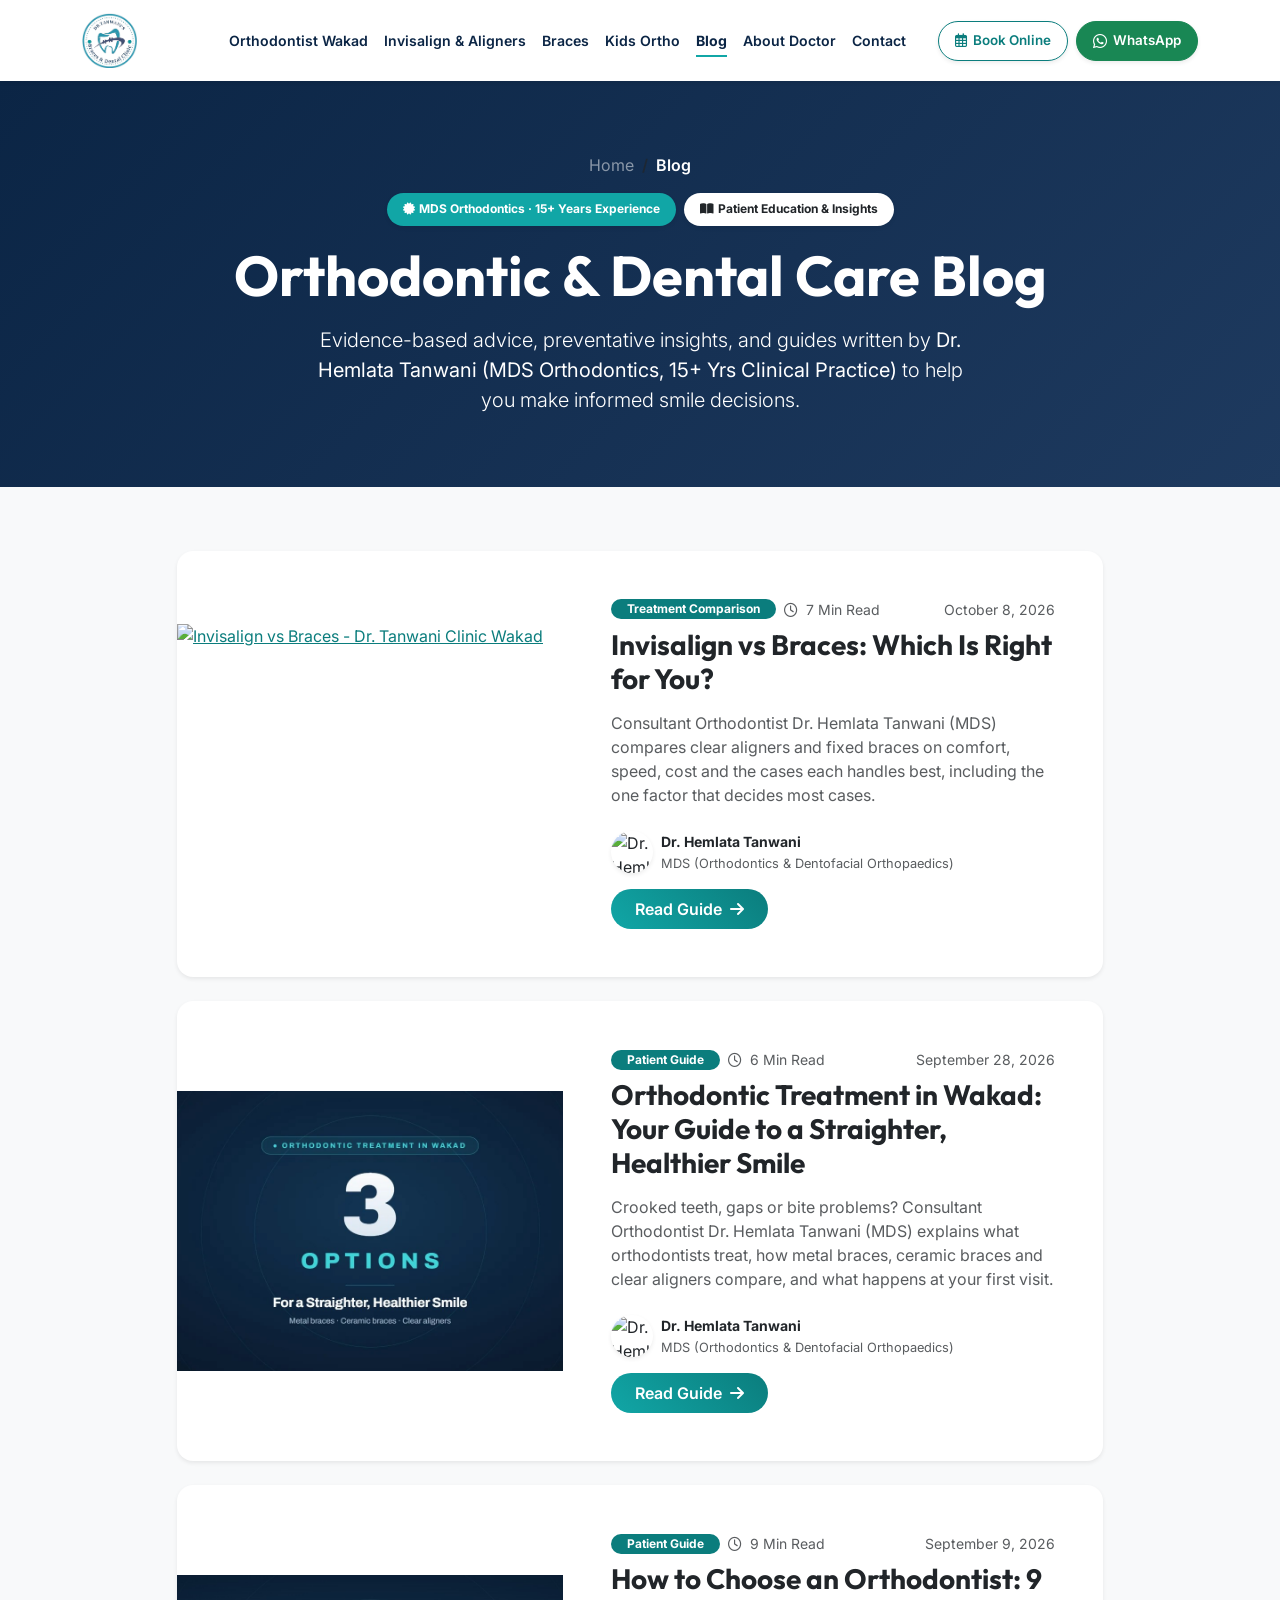
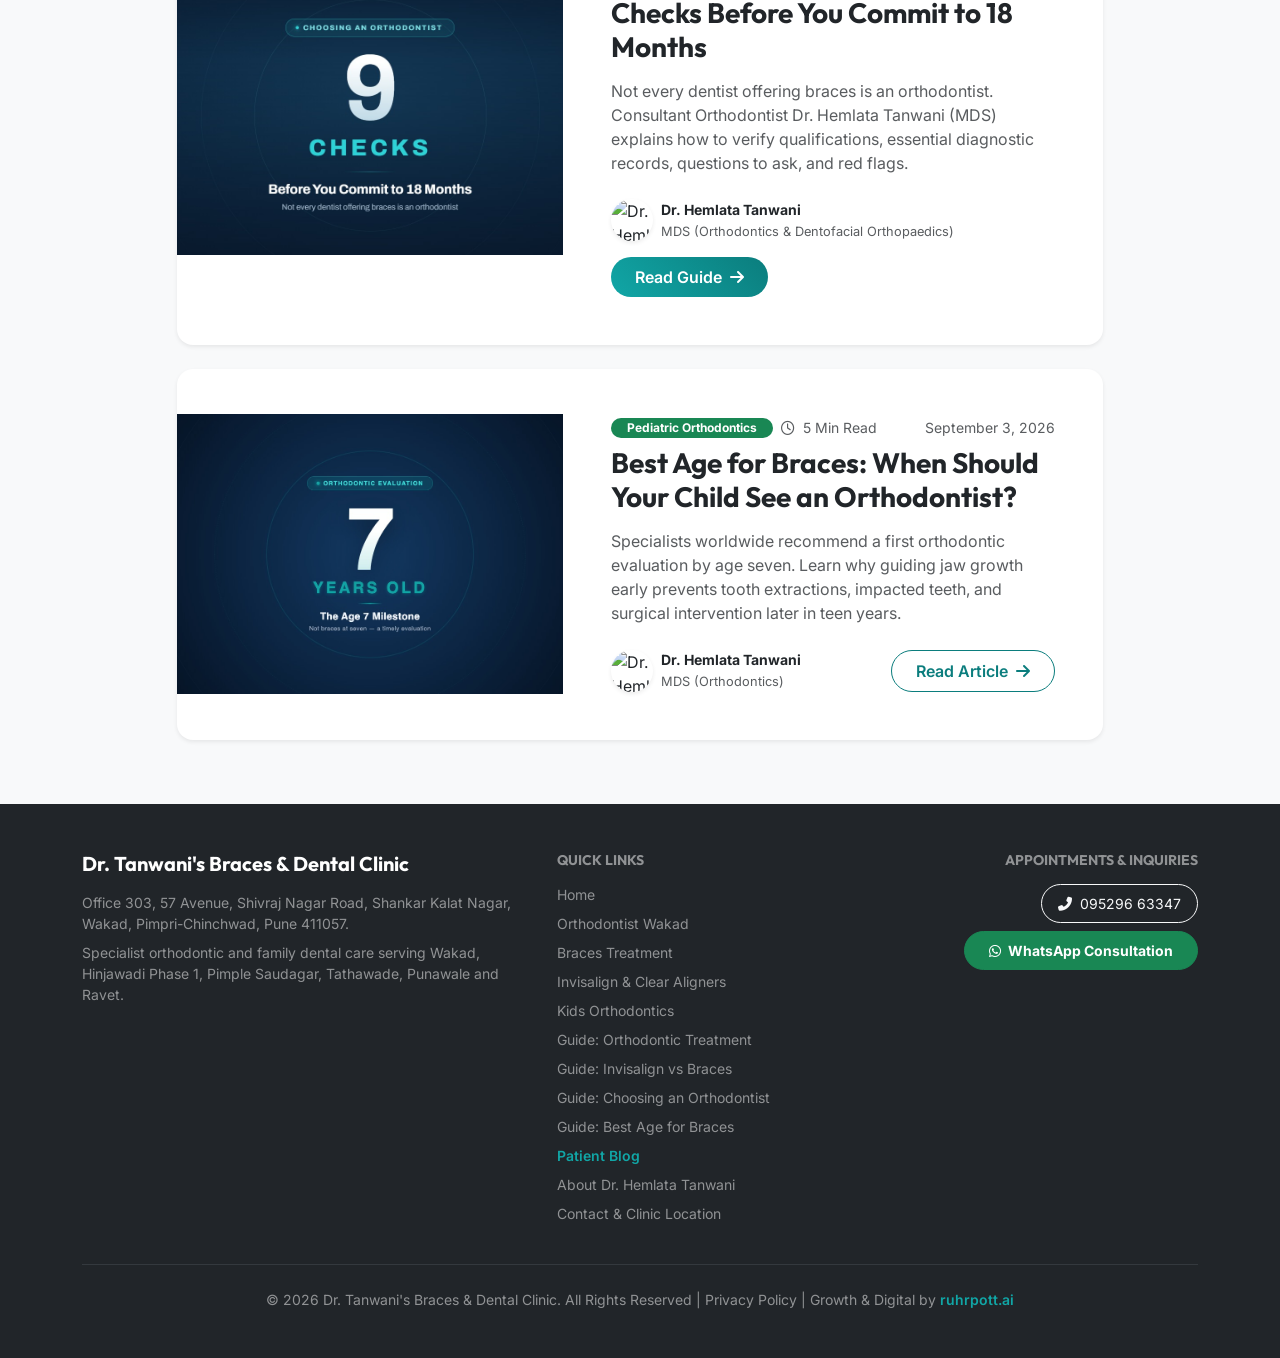
==== commit 1b5660f3: "Add Invisalign vs braces comparison guide Adds blog/invisalign-vs-braces-wakad.html, built from the " ====
--- a/blog/index.html
+++ b/blog/index.html
@@ -182,7 +182,47 @@
         <div class="container py-3">
             <div class="row g-4 justify-content-center">
                 
-                <!-- Article 1: Orthodontic Treatment Guide (New) -->
+                <!-- Article 1: Invisalign vs Braces (New) -->
+                <div class="col-lg-10">
+                    <div class="card border-0 rounded-4 shadow-sm overflow-hidden bg-white hover-lift">
+                        <div class="row g-0 align-items-center">
+                            <div class="col-md-5">
+                                <a href="invisalign-vs-braces-wakad.html">
+                                    <img fetchpriority="high" src="../images/image6.JPG" alt="Invisalign vs Braces - Dr. Tanwani Clinic Wakad" class="img-fluid w-100 h-100 object-fit-cover" style="min-height: 280px; max-height: 360px;">
+                                </a>
+                            </div>
+                            <div class="col-md-7 p-4 p-lg-5">
+                                <div class="d-flex flex-wrap align-items-center gap-2 mb-2">
+                                    <span class="badge bg-primary px-3 py-1 rounded-pill small fw-bold">Treatment Comparison</span>
+                                    <span class="text-muted small"><i class="far fa-clock me-1"></i> 7 Min Read</span>
+                                    <span class="text-muted small ms-auto">October 8, 2026</span>
+                                </div>
+                                <h3 class="fw-bold text-dark mb-3">
+                                    <a href="invisalign-vs-braces-wakad.html" class="text-decoration-none text-dark hover-accent">
+                                        Invisalign vs Braces: Which Is Right for You?
+                                    </a>
+                                </h3>
+                                <p class="text-muted mb-4">
+                                    Consultant Orthodontist Dr. Hemlata Tanwani (MDS) compares clear aligners and fixed braces on comfort, speed, cost and the cases each handles best, including the one factor that decides most cases.
+                                </p>
+                                <div class="d-flex align-items-center justify-content-between flex-wrap gap-3">
+                                    <div class="d-flex align-items-center gap-2">
+                                        <img loading="lazy" decoding="async" src="../images/aboutdrimage.JPG" alt="Dr. Hemlata Tanwani" class="rounded-circle shadow-sm" style="width: 42px; height: 42px; object-fit: cover;">
+                                        <div class="small">
+                                            <span class="fw-bold text-dark d-block">Dr. Hemlata Tanwani</span>
+                                            <span class="text-muted" style="font-size: 0.8rem;">MDS (Orthodontics &amp; Dentofacial Orthopaedics)</span>
+                                        </div>
+                                    </div>
+                                    <a href="invisalign-vs-braces-wakad.html" class="btn btn-primary-gradient rounded-pill px-4 py-2 fw-semibold">
+                                        Read Guide <i class="fas fa-arrow-right ms-1"></i>
+                                    </a>
+                                </div>
+                            </div>
+                        </div>
+                    </div>
+                </div>
+
+                <!-- Article 2: Orthodontic Treatment Guide -->
                 <div class="col-lg-10">
                     <div class="card border-0 rounded-4 shadow-sm overflow-hidden bg-white hover-lift">
                         <div class="row g-0 align-items-center">
@@ -222,7 +262,7 @@
                     </div>
                 </div>
 
-                <!-- Article 2: How to Choose an Orthodontist -->
+                <!-- Article 3: How to Choose an Orthodontist -->
                 <div class="col-lg-10">
                     <div class="card border-0 rounded-4 shadow-sm overflow-hidden bg-white hover-lift">
                         <div class="row g-0 align-items-center">
@@ -262,7 +302,7 @@
                     </div>
                 </div>
 
-                <!-- Article 3: Best Age for Braces -->
+                <!-- Article 4: Best Age for Braces -->
                 <div class="col-lg-10">
                     <div class="card border-0 rounded-4 shadow-sm overflow-hidden bg-white hover-lift">
                         <div class="row g-0 align-items-center">
@@ -324,6 +364,7 @@
                         <li><a href="../invisalign-wakad.html" class="text-white-50 text-decoration-none hover-white">Invisalign &amp; Clear Aligners</a></li>
                         <li><a href="../kids-braces-wakad.html" class="text-white-50 text-decoration-none hover-white">Kids Orthodontics</a></li>
                         <li><a href="orthodontic-treatment-wakad.html" class="text-white-50 text-decoration-none hover-white">Guide: Orthodontic Treatment</a></li>
+                        <li><a href="invisalign-vs-braces-wakad.html" class="text-white-50 text-decoration-none hover-white">Guide: Invisalign vs Braces</a></li>
                         <li><a href="how-to-choose-orthodontist-wakad.html" class="text-white-50 text-decoration-none hover-white">Guide: Choosing an Orthodontist</a></li>
                         <li><a href="best-age-for-braces-kids-wakad.html" class="text-white-50 text-decoration-none hover-white">Guide: Best Age for Braces</a></li>
                         <li><a href="/blog/" class="text-primary-accent text-decoration-none fw-semibold">Patient Blog</a></li>
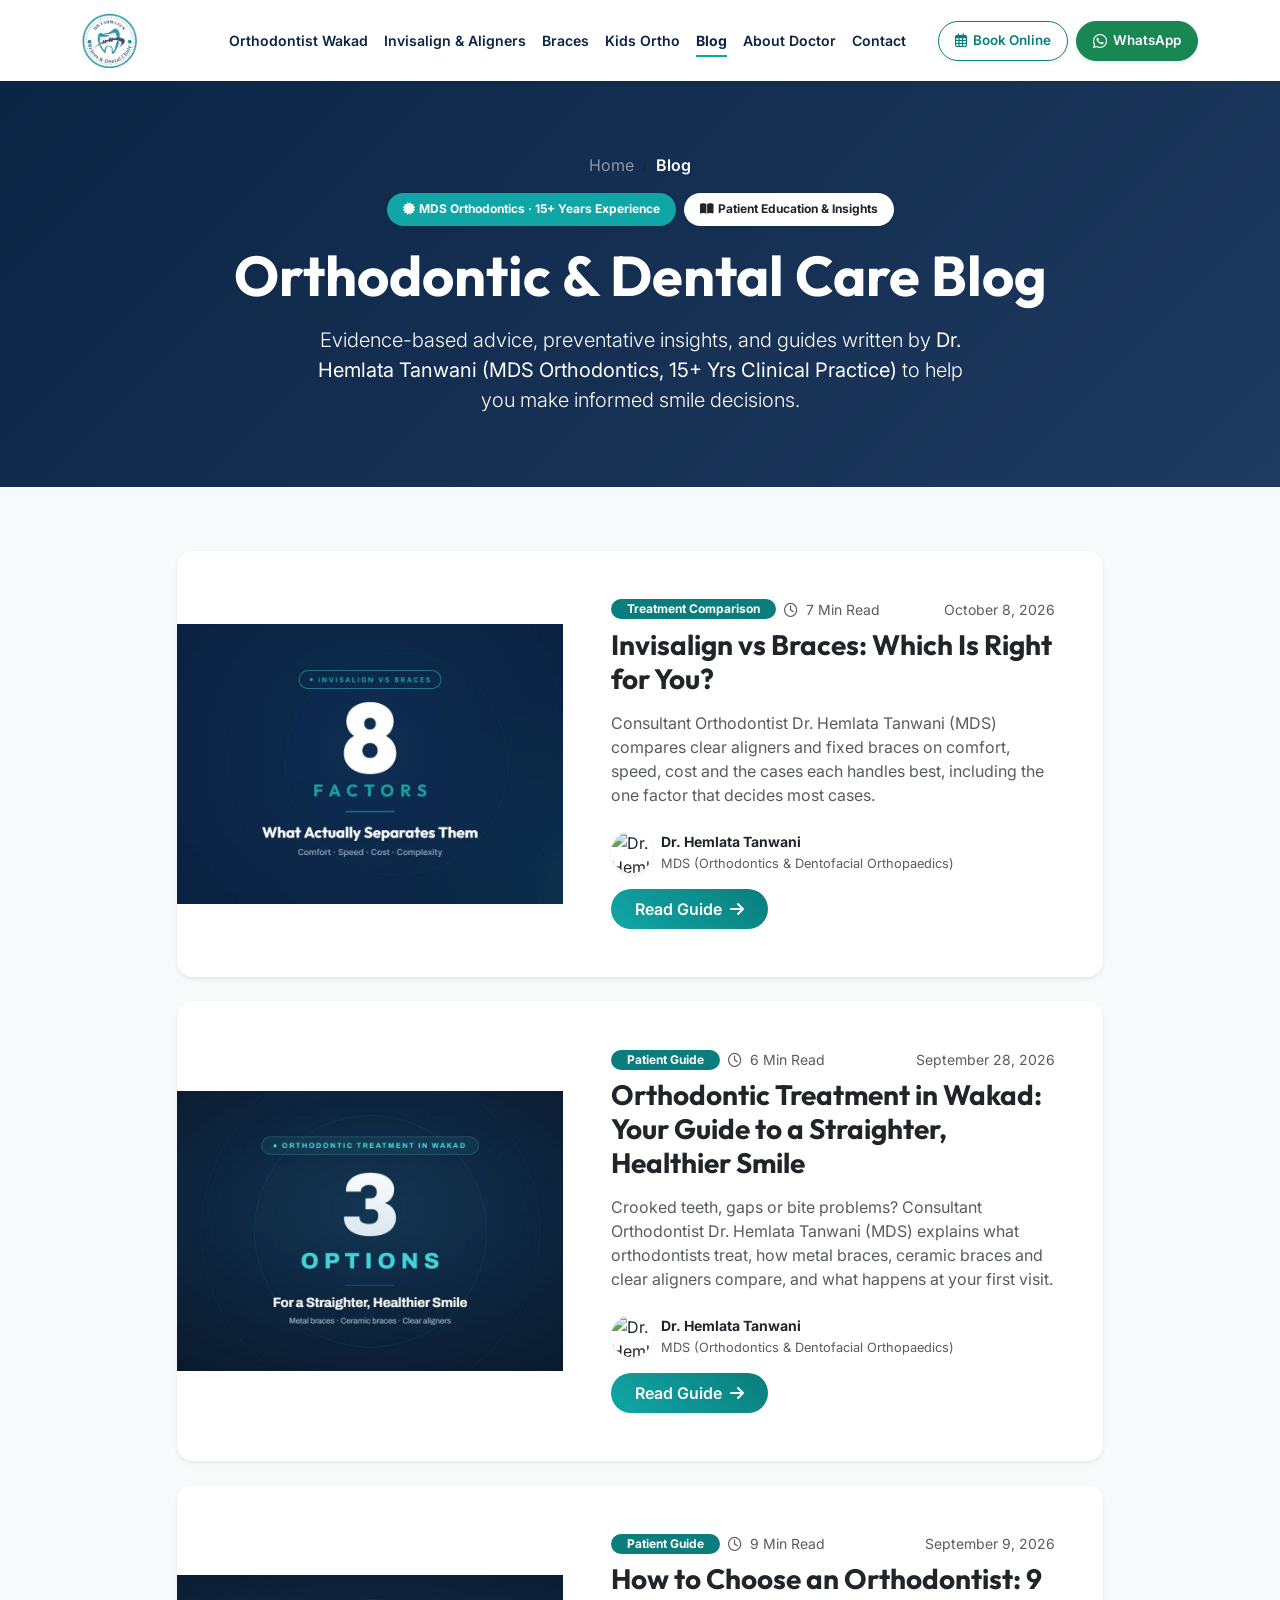
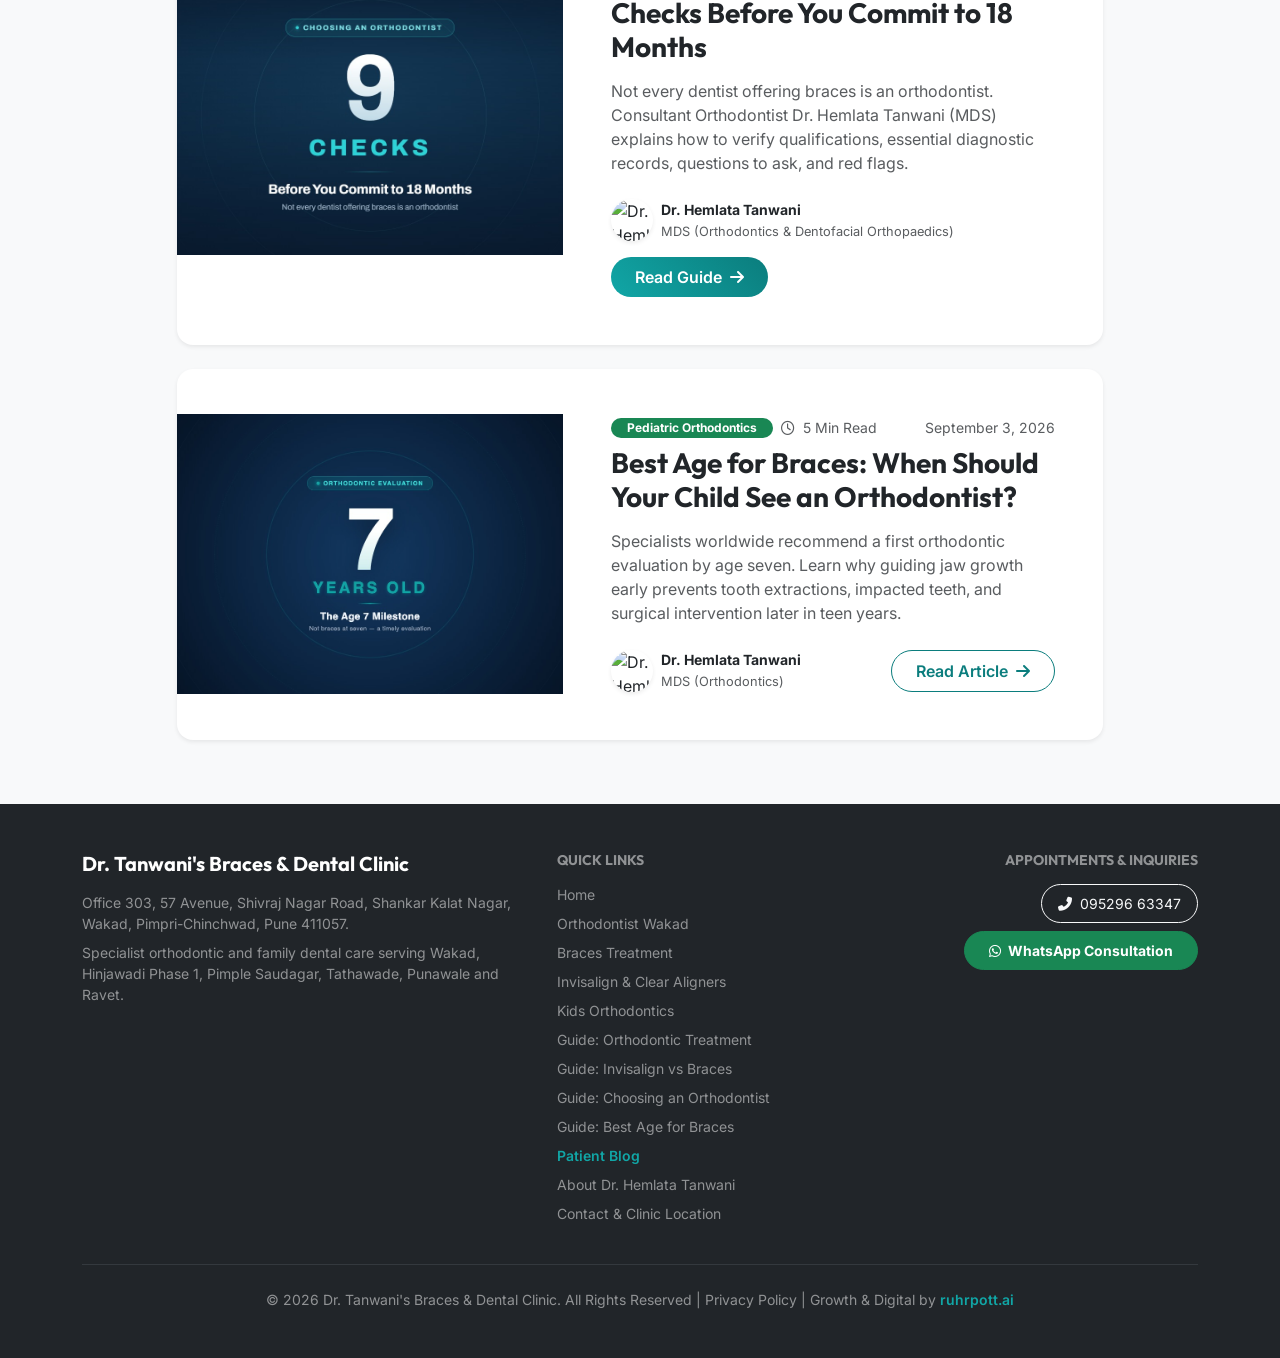
==== commit 316d4fee: "Add cover image for the Invisalign vs braces guide Replaces the images/image6.JPG placeholder with t" ====
--- a/blog/index.html
+++ b/blog/index.html
@@ -188,7 +188,7 @@
                         <div class="row g-0 align-items-center">
                             <div class="col-md-5">
                                 <a href="invisalign-vs-braces-wakad.html">
-                                    <img fetchpriority="high" src="../images/image6.JPG" alt="Invisalign vs Braces - Dr. Tanwani Clinic Wakad" class="img-fluid w-100 h-100 object-fit-cover" style="min-height: 280px; max-height: 360px;">
+                                    <img fetchpriority="high" src="../images/invisalign-vs-braces-cover.jpg" alt="Invisalign vs Braces - Dr. Tanwani Clinic Wakad" class="img-fluid w-100 h-100 object-fit-cover" style="min-height: 280px; max-height: 360px;">
                                 </a>
                             </div>
                             <div class="col-md-7 p-4 p-lg-5">
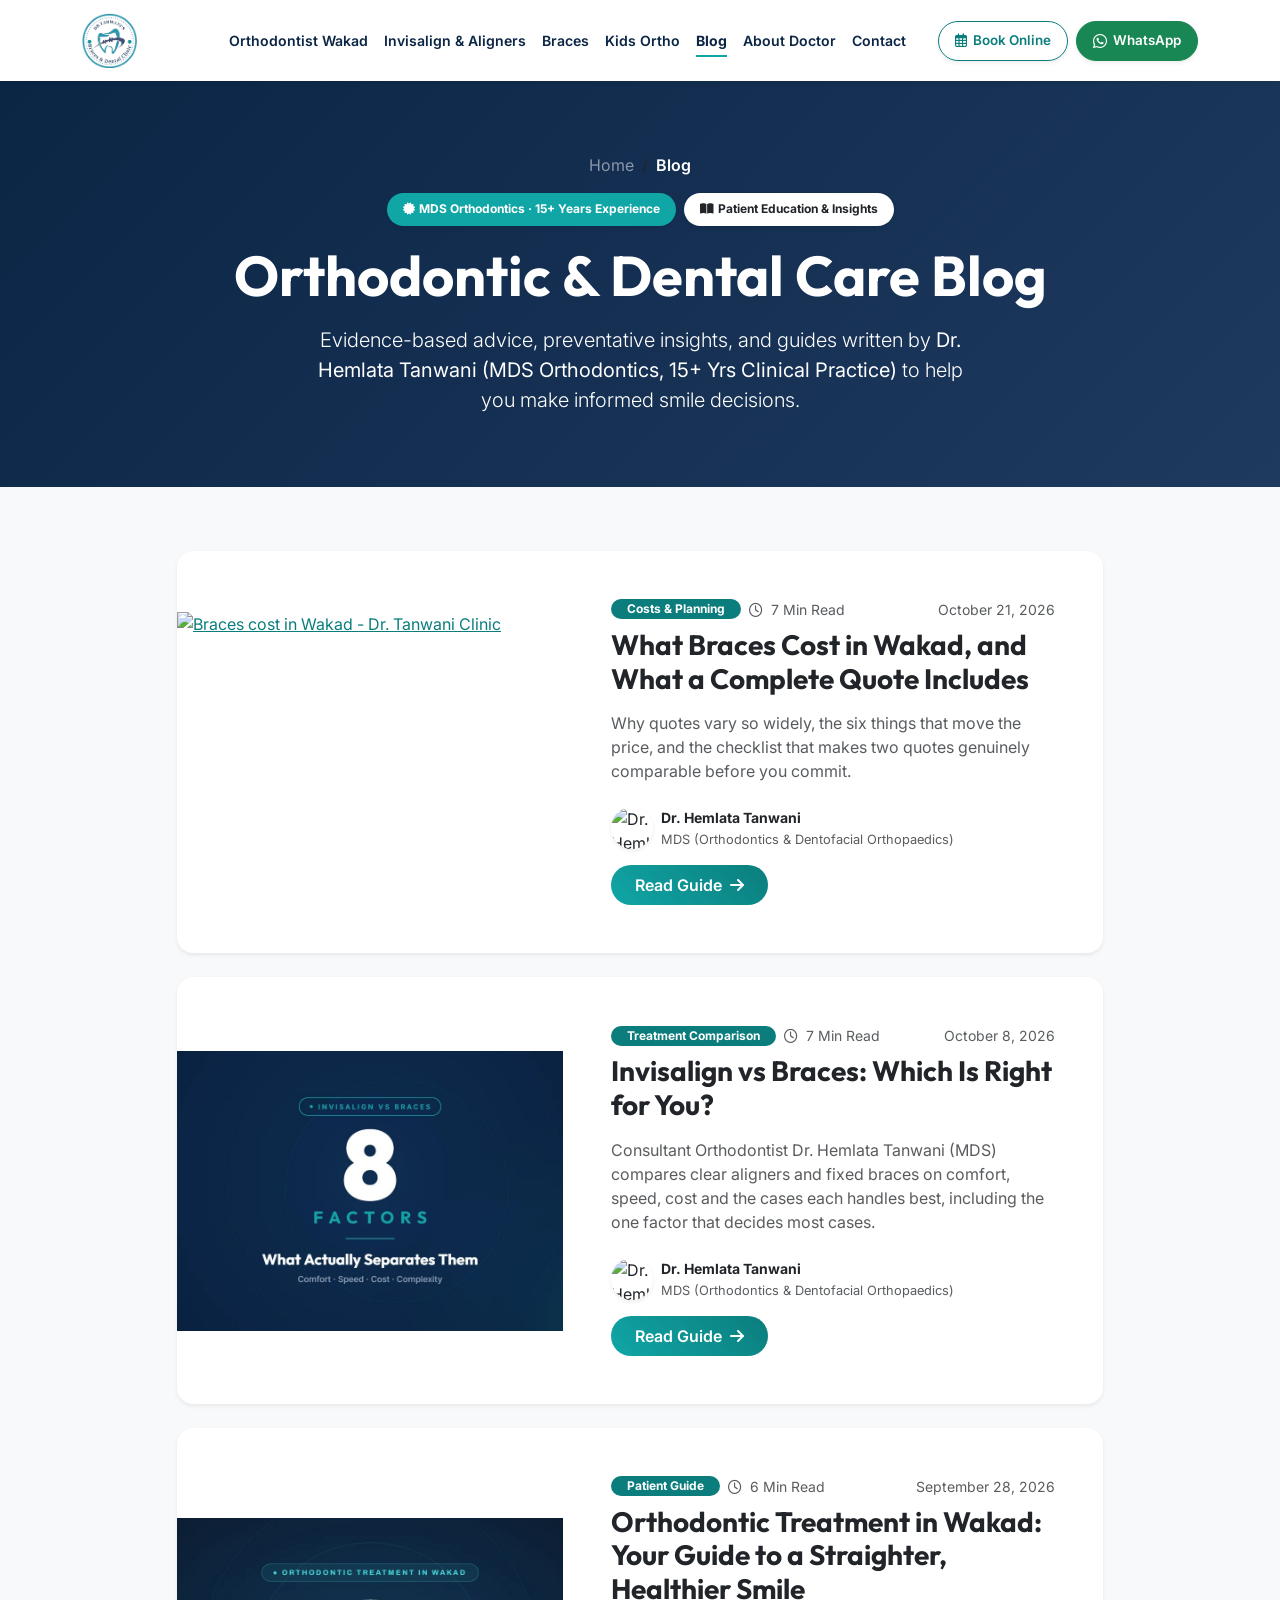
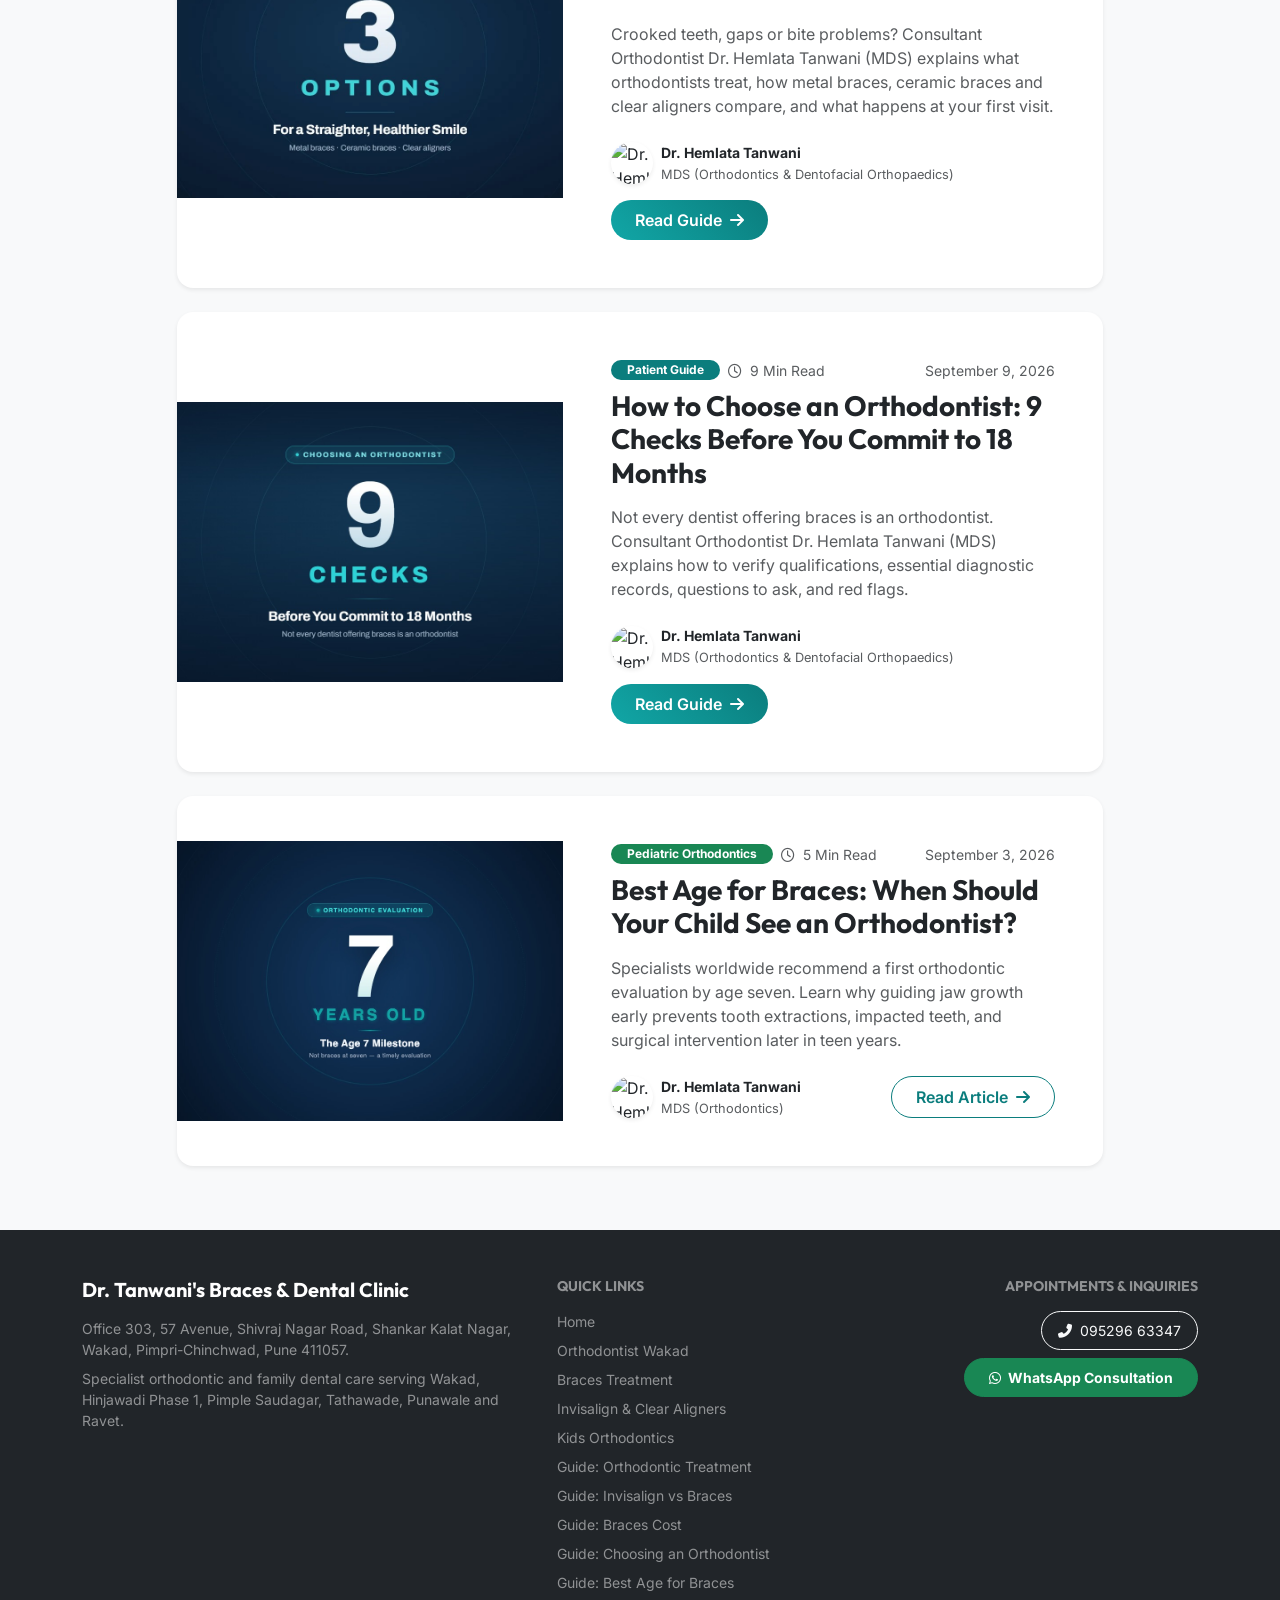
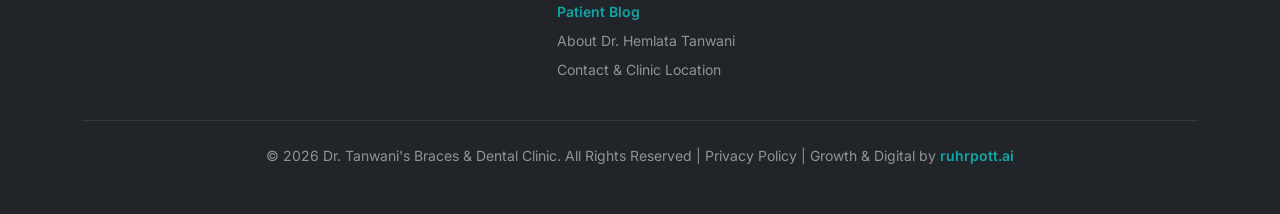
==== commit 876a4c02: "Add guide on braces cost and what a complete quote includes Pricing was the largest remaining conten" ====
--- a/blog/index.html
+++ b/blog/index.html
@@ -182,7 +182,47 @@
         <div class="container py-3">
             <div class="row g-4 justify-content-center">
                 
-                <!-- Article 1: Invisalign vs Braces (New) -->
+                <!-- Article 1: Braces Cost (New) -->
+                <div class="col-lg-10">
+                    <div class="card border-0 rounded-4 shadow-sm overflow-hidden bg-white hover-lift">
+                        <div class="row g-0 align-items-center">
+                            <div class="col-md-5">
+                                <a href="braces-cost-wakad.html">
+                                    <img fetchpriority="high" src="../images/image4.JPG" alt="Braces cost in Wakad - Dr. Tanwani Clinic" class="img-fluid w-100 h-100 object-fit-cover" style="min-height: 280px; max-height: 360px;">
+                                </a>
+                            </div>
+                            <div class="col-md-7 p-4 p-lg-5">
+                                <div class="d-flex flex-wrap align-items-center gap-2 mb-2">
+                                    <span class="badge bg-primary px-3 py-1 rounded-pill small fw-bold">Costs &amp; Planning</span>
+                                    <span class="text-muted small"><i class="far fa-clock me-1"></i> 7 Min Read</span>
+                                    <span class="text-muted small ms-auto">October 21, 2026</span>
+                                </div>
+                                <h3 class="fw-bold text-dark mb-3">
+                                    <a href="braces-cost-wakad.html" class="text-decoration-none text-dark hover-accent">
+                                        What Braces Cost in Wakad, and What a Complete Quote Includes
+                                    </a>
+                                </h3>
+                                <p class="text-muted mb-4">
+                                    Why quotes vary so widely, the six things that move the price, and the checklist that makes two quotes genuinely comparable before you commit.
+                                </p>
+                                <div class="d-flex align-items-center justify-content-between flex-wrap gap-3">
+                                    <div class="d-flex align-items-center gap-2">
+                                        <img loading="lazy" decoding="async" src="../images/aboutdrimage.JPG" alt="Dr. Hemlata Tanwani" class="rounded-circle shadow-sm" style="width: 42px; height: 42px; object-fit: cover;">
+                                        <div class="small">
+                                            <span class="fw-bold text-dark d-block">Dr. Hemlata Tanwani</span>
+                                            <span class="text-muted" style="font-size: 0.8rem;">MDS (Orthodontics &amp; Dentofacial Orthopaedics)</span>
+                                        </div>
+                                    </div>
+                                    <a href="braces-cost-wakad.html" class="btn btn-primary-gradient rounded-pill px-4 py-2 fw-semibold">
+                                        Read Guide <i class="fas fa-arrow-right ms-1"></i>
+                                    </a>
+                                </div>
+                            </div>
+                        </div>
+                    </div>
+                </div>
+
+                <!-- Article 2: Invisalign vs Braces -->
                 <div class="col-lg-10">
                     <div class="card border-0 rounded-4 shadow-sm overflow-hidden bg-white hover-lift">
                         <div class="row g-0 align-items-center">
@@ -222,7 +262,7 @@
                     </div>
                 </div>
 
-                <!-- Article 2: Orthodontic Treatment Guide -->
+                <!-- Article 3: Orthodontic Treatment Guide -->
                 <div class="col-lg-10">
                     <div class="card border-0 rounded-4 shadow-sm overflow-hidden bg-white hover-lift">
                         <div class="row g-0 align-items-center">
@@ -262,7 +302,7 @@
                     </div>
                 </div>
 
-                <!-- Article 3: How to Choose an Orthodontist -->
+                <!-- Article 4: How to Choose an Orthodontist -->
                 <div class="col-lg-10">
                     <div class="card border-0 rounded-4 shadow-sm overflow-hidden bg-white hover-lift">
                         <div class="row g-0 align-items-center">
@@ -302,7 +342,7 @@
                     </div>
                 </div>
 
-                <!-- Article 4: Best Age for Braces -->
+                <!-- Article 5: Best Age for Braces -->
                 <div class="col-lg-10">
                     <div class="card border-0 rounded-4 shadow-sm overflow-hidden bg-white hover-lift">
                         <div class="row g-0 align-items-center">
@@ -365,6 +405,7 @@
                         <li><a href="../kids-braces-wakad.html" class="text-white-50 text-decoration-none hover-white">Kids Orthodontics</a></li>
                         <li><a href="orthodontic-treatment-wakad.html" class="text-white-50 text-decoration-none hover-white">Guide: Orthodontic Treatment</a></li>
                         <li><a href="invisalign-vs-braces-wakad.html" class="text-white-50 text-decoration-none hover-white">Guide: Invisalign vs Braces</a></li>
+                        <li><a href="braces-cost-wakad.html" class="text-white-50 text-decoration-none hover-white">Guide: Braces Cost</a></li>
                         <li><a href="how-to-choose-orthodontist-wakad.html" class="text-white-50 text-decoration-none hover-white">Guide: Choosing an Orthodontist</a></li>
                         <li><a href="best-age-for-braces-kids-wakad.html" class="text-white-50 text-decoration-none hover-white">Guide: Best Age for Braces</a></li>
                         <li><a href="/blog/" class="text-primary-accent text-decoration-none fw-semibold">Patient Blog</a></li>
